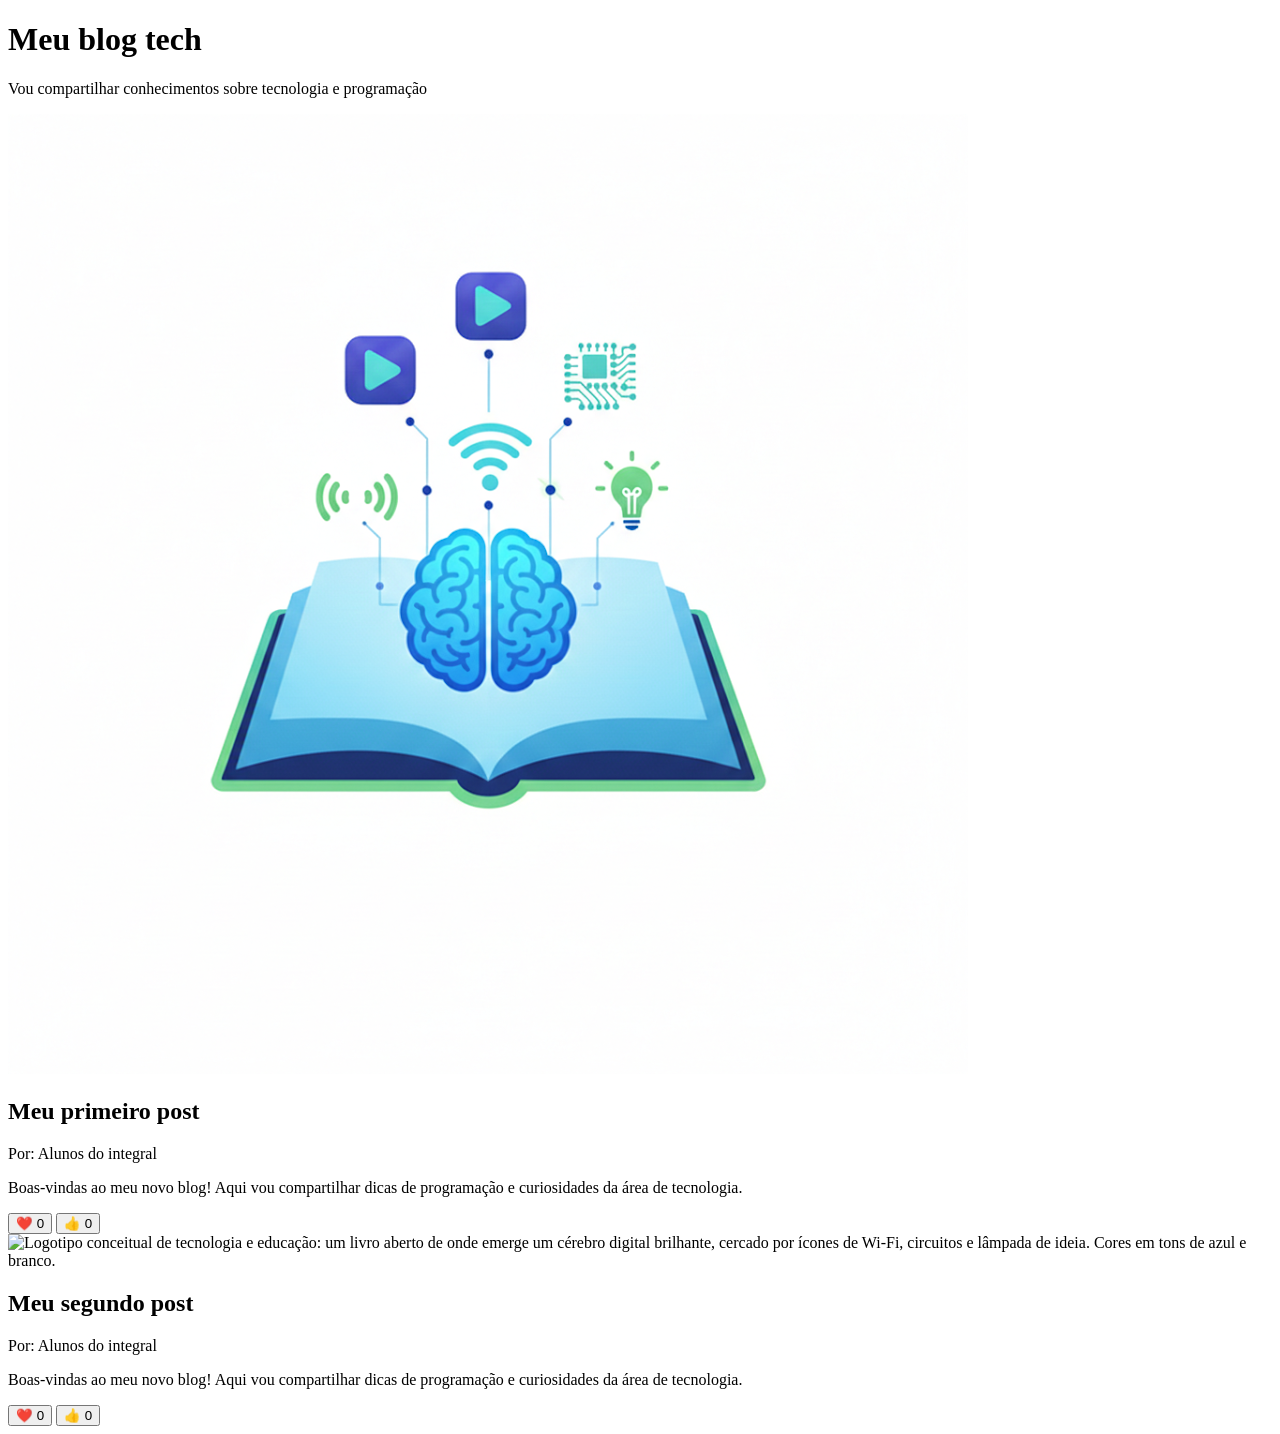
==== index.html @ 7dd76b80 "rhrhrh" ====
<!DOCTYPE html>
<html lang="pt-br">

<head>
    <meta charset="UTF-8">
    <meta name="viewport" content="width=device-width, initial-scale=1.0">
    <title>Blog</title>
    <style>
        
    </style>
</head>

<body>
    <header>
        <h1>Meu blog tech</h1>
        <p>Vou compartilhar conhecimentos sobre tecnologia e programação</p>
    </header>
    <main>
        <article>
            <img src="imagem1.jpg"
                alt="Logotipo conceitual de tecnologia e educação: um livro aberto de onde emerge um cérebro digital brilhante, cercado por ícones de Wi-Fi, circuitos e lâmpada de ideia. Cores em tons de azul e branco.">
            <div>
                <h2>Meu primeiro post</h2>
                <p class="artigo-autor">Por: Alunos do integral</p>
                <p>Boas-vindas ao meu novo blog! Aqui vou compartilhar dicas de programação e curiosidades da área de
                    tecnologia.</p>
                <button>❤️ <span>0</span></button>
                <button>👍 <span>0</span></button>
            </div>
        </article>
        <article>
            <img src="imagem-blog.png"
                alt="Logotipo conceitual de tecnologia e educação: um livro aberto de onde emerge um cérebro digital brilhante, cercado por ícones de Wi-Fi, circuitos e lâmpada de ideia. Cores em tons de azul e branco.">
            <div>
                <h2>Meu segundo post</h2>
                <p class="artigo-autor">Por: Alunos do integral</p>
                <p>Boas-vindas ao meu novo blog! Aqui vou compartilhar dicas de programação e curiosidades da área de
                    tecnologia.</p>
                <button>❤️ <span>0</span></button>
                <button>👍 <span>0</span></button>
            </div>
        </article>
    </main>
</body>
<script>
    const botoes = document.querySelectorAll("button");

    botoes.forEach(function (botao) {
        let curtiu = false;
        botao.addEventListener("click", botaoClicado);
        function botaoClicado() {
            console.log("fui clicado");
            let texto = botao.querySelector("span");
            if (curtiu === false){
                texto.textContent++;
                curtiu = true;
            } else{
                texto.textContent--;
                curtiu = false;
            }
        }
    })


</script>

</html>
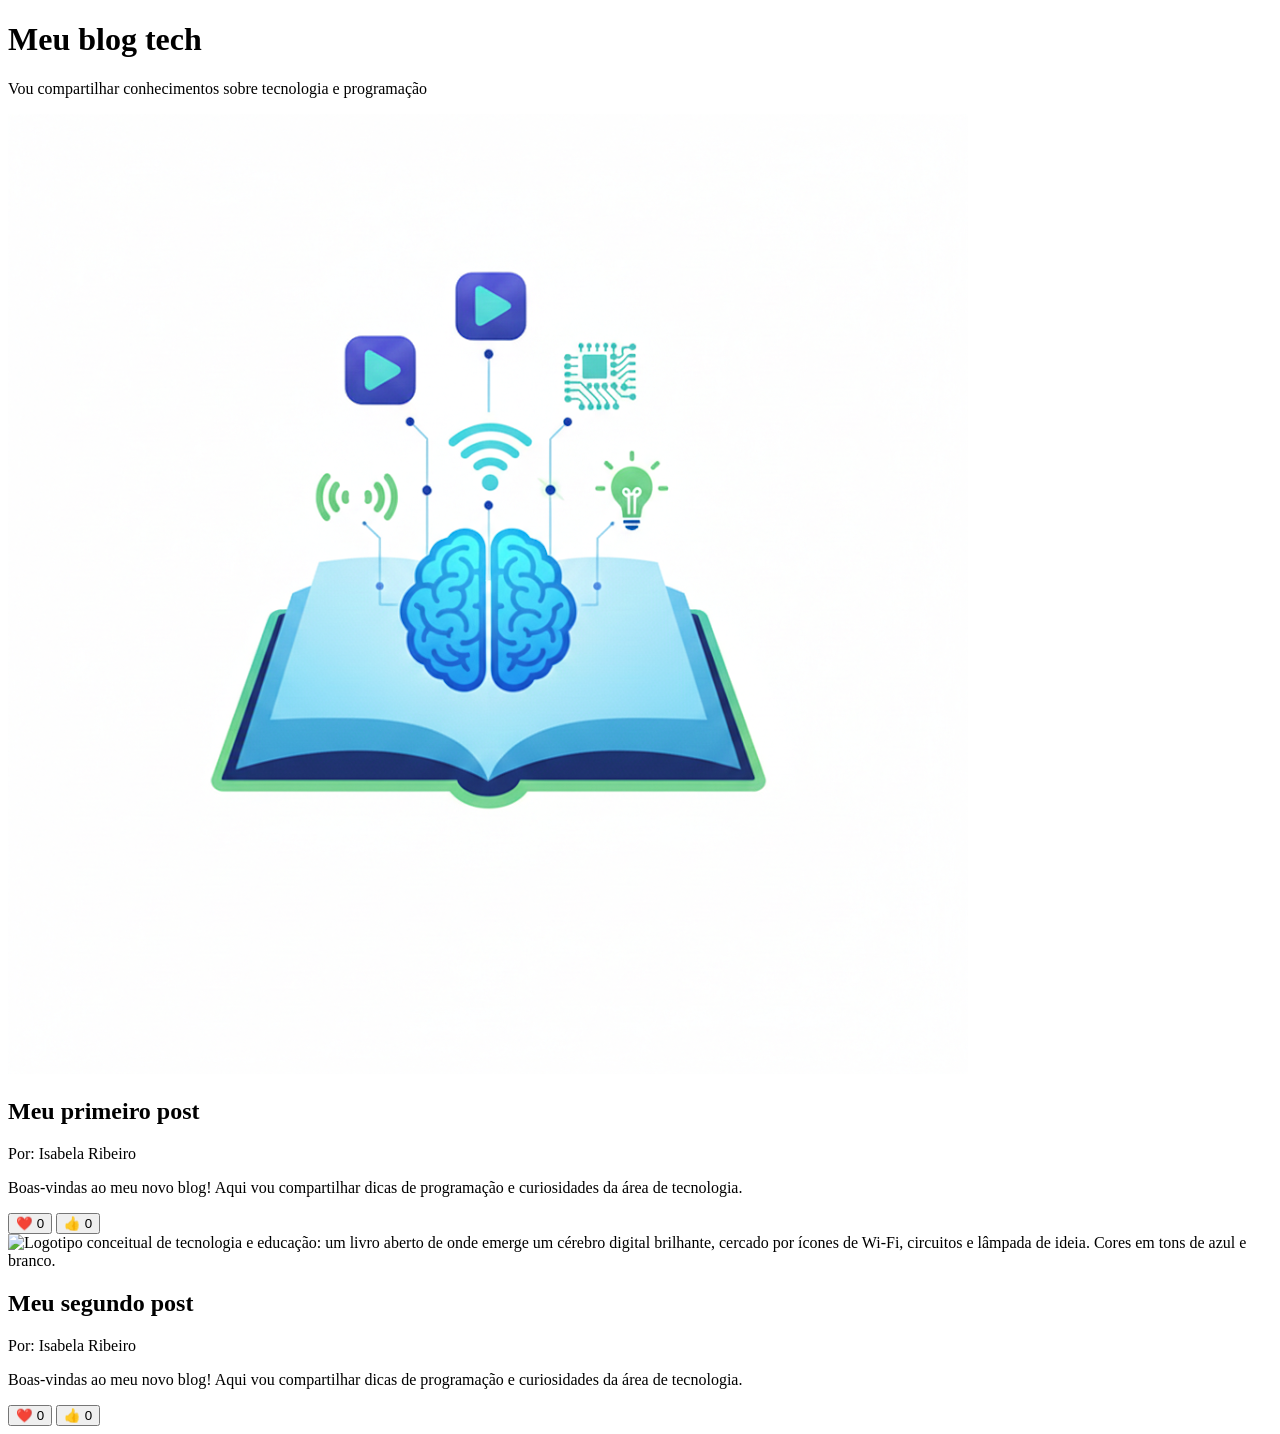
==== commit d72fcbf6: "bbjv" ====
--- a/index.html
+++ b/index.html
@@ -21,7 +21,7 @@
                 alt="Logotipo conceitual de tecnologia e educação: um livro aberto de onde emerge um cérebro digital brilhante, cercado por ícones de Wi-Fi, circuitos e lâmpada de ideia. Cores em tons de azul e branco.">
             <div>
                 <h2>Meu primeiro post</h2>
-                <p class="artigo-autor">Por: Alunos do integral</p>
+                <p class="artigo-autor">Por: Isabela Ribeiro</p>
                 <p>Boas-vindas ao meu novo blog! Aqui vou compartilhar dicas de programação e curiosidades da área de
                     tecnologia.</p>
                 <button>❤️ <span>0</span></button>
@@ -33,35 +33,15 @@
                 alt="Logotipo conceitual de tecnologia e educação: um livro aberto de onde emerge um cérebro digital brilhante, cercado por ícones de Wi-Fi, circuitos e lâmpada de ideia. Cores em tons de azul e branco.">
             <div>
                 <h2>Meu segundo post</h2>
-                <p class="artigo-autor">Por: Alunos do integral</p>
+                <p class="artigo-autor">Por: Isabela Ribeiro</p>
                 <p>Boas-vindas ao meu novo blog! Aqui vou compartilhar dicas de programação e curiosidades da área de
                     tecnologia.</p>
                 <button>❤️ <span>0</span></button>
                 <button>👍 <span>0</span></button>
             </div>
-        </article>
-    </main>
-</body>
-<script>
-    const botoes = document.querySelectorAll("button");
-
-    botoes.forEach(function (botao) {
-        let curtiu = false;
-        botao.addEventListener("click", botaoClicado);
-        function botaoClicado() {
-            console.log("fui clicado");
-            let texto = botao.querySelector("span");
-            if (curtiu === false){
-                texto.textContent++;
-                curtiu = true;
-            } else{
-                texto.textContent--;
-                curtiu = false;
-            }
-        }
-    })
-
-
-</script>
+        <article>
+            <script src="script.js"></script>
+        <main>
+            <body>
 
 </html>
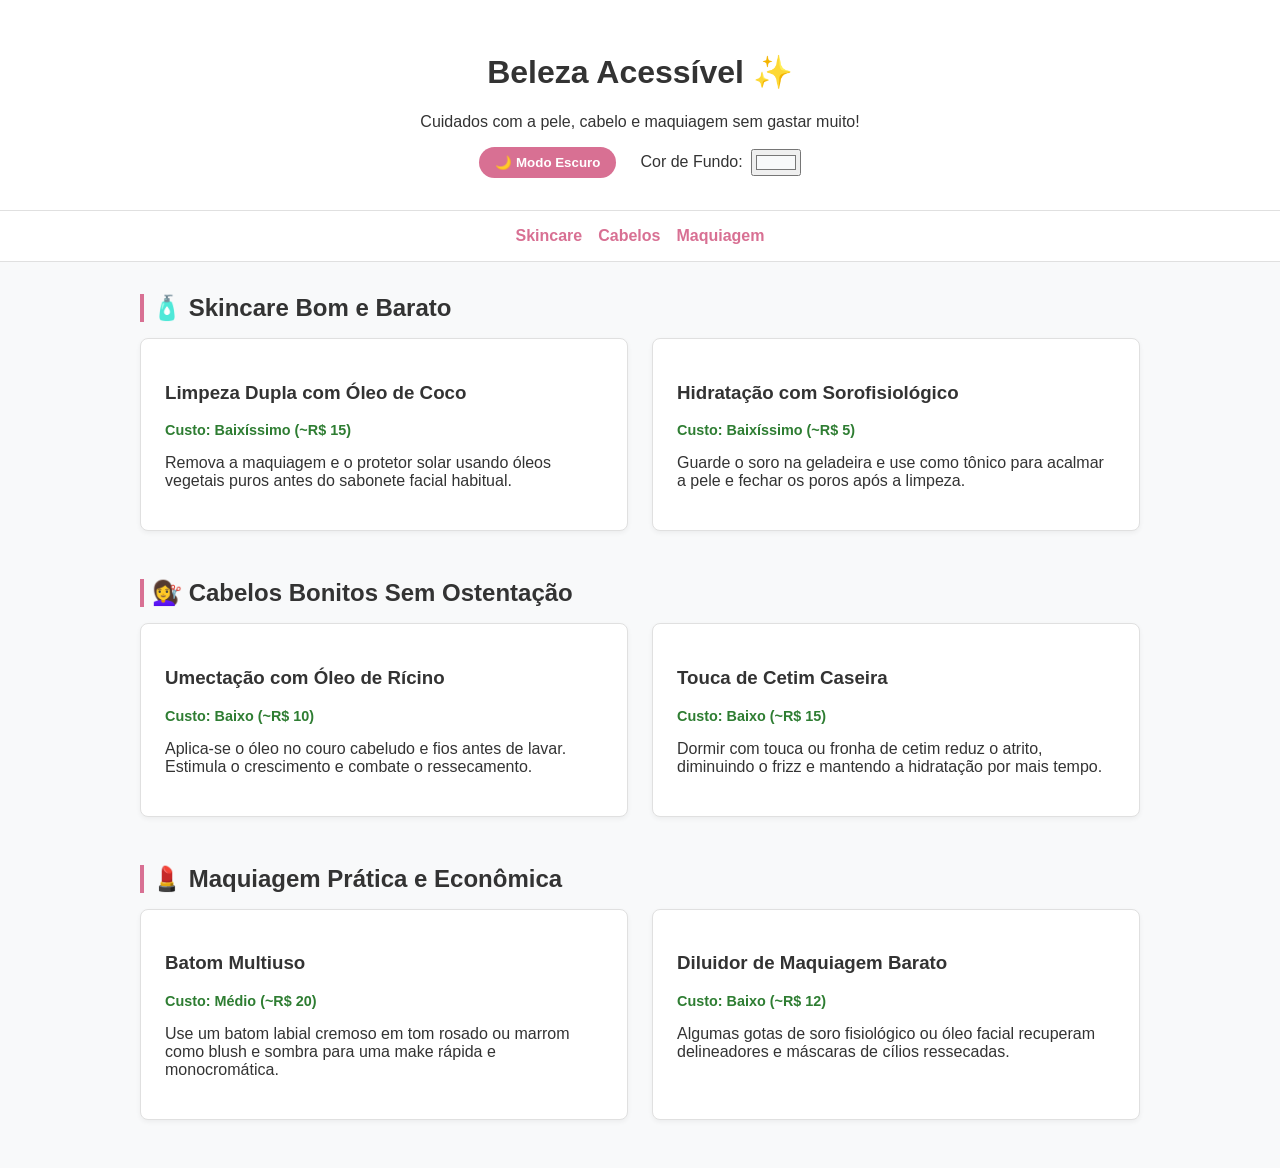
==== commit f4d4e42d: "bfgc" ====
--- a/index.html
+++ b/index.html
@@ -1,47 +1,94 @@
 <!DOCTYPE html>
-<html lang="pt-br">
-
+<html lang="pt-BR">
 <head>
     <meta charset="UTF-8">
     <meta name="viewport" content="width=device-width, initial-scale=1.0">
-    <title>Blog</title>
-    <style>
+    <title>Beleza Acessível - Dicas Baratas e Eficientes</title>
+    <link rel="stylesheet" href="style.css">
+</head>
+<body>
+
+    <!-- Cabeçalho e Painel de Preferências -->
+    <header>
+        <h1>Beleza Acessível ✨</h1>
+        <p>Cuidados com a pele, cabelo e maquiagem sem gastar muito!</p>
         
-    </style>
-</head>
+        <div class="controls">
+            <button id="theme-toggle">🌙 Modo Escuro</button>
+            
+            <div class="bg-picker">
+                <label for="bg-color">Cor de Fundo:</label>
+                <input type="color" id="bg-color" value="#f8f9fa">
+            </div>
+        </div>
+    </header>
 
-<body>
-    <header>
-        <h1>Meu blog tech</h1>
-        <p>Vou compartilhar conhecimentos sobre tecnologia e programação</p>
-    </header>
-    <main>
-        <article>
-            <img src="imagem1.jpg"
-                alt="Logotipo conceitual de tecnologia e educação: um livro aberto de onde emerge um cérebro digital brilhante, cercado por ícones de Wi-Fi, circuitos e lâmpada de ideia. Cores em tons de azul e branco.">
-            <div>
-                <h2>Meu primeiro post</h2>
-                <p class="artigo-autor">Por: Isabela Ribeiro</p>
-                <p>Boas-vindas ao meu novo blog! Aqui vou compartilhar dicas de programação e curiosidades da área de
-                    tecnologia.</p>
-                <button>❤️ <span>0</span></button>
-                <button>👍 <span>0</span></button>
+    <!-- Navegação por Categorias -->
+    <nav class="categories">
+        <a href="#skincare">Skincare</a>
+        <a href="#cabelos">Cabelos</a>
+        <a href="#maquiagem">Maquiagem</a>
+    </nav>
+
+    <!-- Conteúdo Principal -->
+    <main class="container">
+
+        <!-- Categoria: Skincare -->
+        <section id="skincare" class="category-block">
+            <h2>🧴 Skincare Bom e Barato</h2>
+            <div class="card-grid">
+                <article class="card">
+                    <h3>Limpeza Dupla com Óleo de Coco</h3>
+                    <p class="price-tag">Custo: Baixíssimo (~R$ 15)</p>
+                    <p>Remova a maquiagem e o protetor solar usando óleos vegetais puros antes do sabonete facial habitual.</p>
+                </article>
+                
+                <article class="card">
+                    <h3>Hidratação com Sorofisiológico</h3>
+                    <p class="price-tag">Custo: Baixíssimo (~R$ 5)</p>
+                    <p>Guarde o soro na geladeira e use como tônico para acalmar a pele e fechar os poros após a limpeza.</p>
+                </article>
             </div>
-        </article>
-        <article>
-            <img src="imagem-blog.png"
-                alt="Logotipo conceitual de tecnologia e educação: um livro aberto de onde emerge um cérebro digital brilhante, cercado por ícones de Wi-Fi, circuitos e lâmpada de ideia. Cores em tons de azul e branco.">
-            <div>
-                <h2>Meu segundo post</h2>
-                <p class="artigo-autor">Por: Isabela Ribeiro</p>
-                <p>Boas-vindas ao meu novo blog! Aqui vou compartilhar dicas de programação e curiosidades da área de
-                    tecnologia.</p>
-                <button>❤️ <span>0</span></button>
-                <button>👍 <span>0</span></button>
+        </section>
+
+        <!-- Categoria: Cabelos -->
+        <section id="cabelos" class="category-block">
+            <h2>💇‍♀️ Cabelos Bonitos Sem Ostentação</h2>
+            <div class="card-grid">
+                <article class="card">
+                    <h3>Umectação com Óleo de Rícino</h3>
+                    <p class="price-tag">Custo: Baixo (~R$ 10)</p>
+                    <p>Aplica-se o óleo no couro cabeludo e fios antes de lavar. Estimula o crescimento e combate o ressecamento.</p>
+                </article>
+
+                <article class="card">
+                    <h3>Touca de Cetim Caseira</h3>
+                    <p class="price-tag">Custo: Baixo (~R$ 15)</p>
+                    <p>Dormir com touca ou fronha de cetim reduz o atrito, diminuindo o frizz e mantendo a hidratação por mais tempo.</p>
+                </article>
             </div>
-        <article>
-            <script src="script.js"></script>
-        <main>
-            <body>
+        </section>
 
+        <!-- Categoria: Maquiagem -->
+        <section id="maquiagem" class="category-block">
+            <h2>💄 Maquiagem Prática e Econômica</h2>
+            <div class="card-grid">
+                <article class="card">
+                    <h3>Batom Multiuso</h3>
+                    <p class="price-tag">Custo: Médio (~R$ 20)</p>
+                    <p>Use um batom labial cremoso em tom rosado ou marrom como blush e sombra para uma make rápida e monocromática.</p>
+                </article>
+
+                <article class="card">
+                    <h3>Diluidor de Maquiagem Barato</h3>
+                    <p class="price-tag">Custo: Baixo (~R$ 12)</p>
+                    <p>Algumas gotas de soro fisiológico ou óleo facial recuperam delineadores e máscaras de cílios ressecadas.</p>
+                </article>
+            </div>
+        </section>
+
+    </main>
+
+    <script src="script.js"></script>
+</body>
 </html>
--- a/style.css
+++ b/style.css
@@ -0,0 +1,112 @@
+/* Variáveis para Temas */
+:root {
+    --bg-primary: #f8f9fa;
+    --text-primary: #333333;
+    --card-bg: #ffffff;
+    --card-border: #e0e0e0;
+    --accent-color: #d87093;
+    --price-color: #2e7d32;
+}
+
+body.dark-theme {
+    --bg-primary: #121212;
+    --text-primary: #f1f1f1;
+    --card-bg: #1e1e1e;
+    --card-border: #333333;
+    --accent-color: #ffb6c1;
+    --price-color: #81c784;
+}
+
+/* Configurações Gerais */
+body {
+    background-color: var(--bg-primary);
+    color: var(--text-primary);
+    font-family: 'Segoe UI', Tahoma, Geneva, Verdana, sans-serif;
+    margin: 0;
+    padding: 0;
+    transition: background-color 0.3s, color 0.3s;
+}
+
+header {
+    text-align: center;
+    padding: 2rem 1rem;
+    background-color: var(--card-bg);
+    border-bottom: 1px solid var(--card-border);
+}
+
+.controls {
+    display: flex;
+    justify-content: center;
+    align-items: center;
+    gap: 1.5rem;
+    margin-top: 1rem;
+}
+
+button#theme-toggle {
+    background-color: var(--accent-color);
+    color: white;
+    border: none;
+    padding: 0.5rem 1rem;
+    border-radius: 20px;
+    cursor: pointer;
+    font-weight: bold;
+}
+
+.bg-picker {
+    display: flex;
+    align-items: center;
+    gap: 0.5rem;
+}
+
+/* Categorias */
+.categories {
+    display: flex;
+    justify-content: center;
+    gap: 1rem;
+    padding: 1rem;
+    background-color: var(--card-bg);
+    border-bottom: 1px solid var(--card-border);
+}
+
+.categories a {
+    color: var(--accent-color);
+    text-decoration: none;
+    font-weight: bold;
+}
+
+/* Layout por Blocos */
+.container {
+    max-width: 1000px;
+    margin: 2rem auto;
+    padding: 0 1rem;
+}
+
+.category-block {
+    margin-bottom: 3rem;
+}
+
+.category-block h2 {
+    border-left: 4px solid var(--accent-color);
+    padding-left: 0.5rem;
+    margin-bottom: 1rem;
+}
+
+.card-grid {
+    display: grid;
+    grid-template-columns: repeat(auto-fit, minmax(280px, 1fr));
+    gap: 1.5rem;
+}
+
+.card {
+    background-color: var(--card-bg);
+    border: 1px solid var(--card-border);
+    border-radius: 8px;
+    padding: 1.5rem;
+    box-shadow: 0 2px 5px rgba(0,0,0,0.05);
+}
+
+.price-tag {
+    color: var(--price-color);
+    font-weight: bold;
+    font-size: 0.9rem;
+}
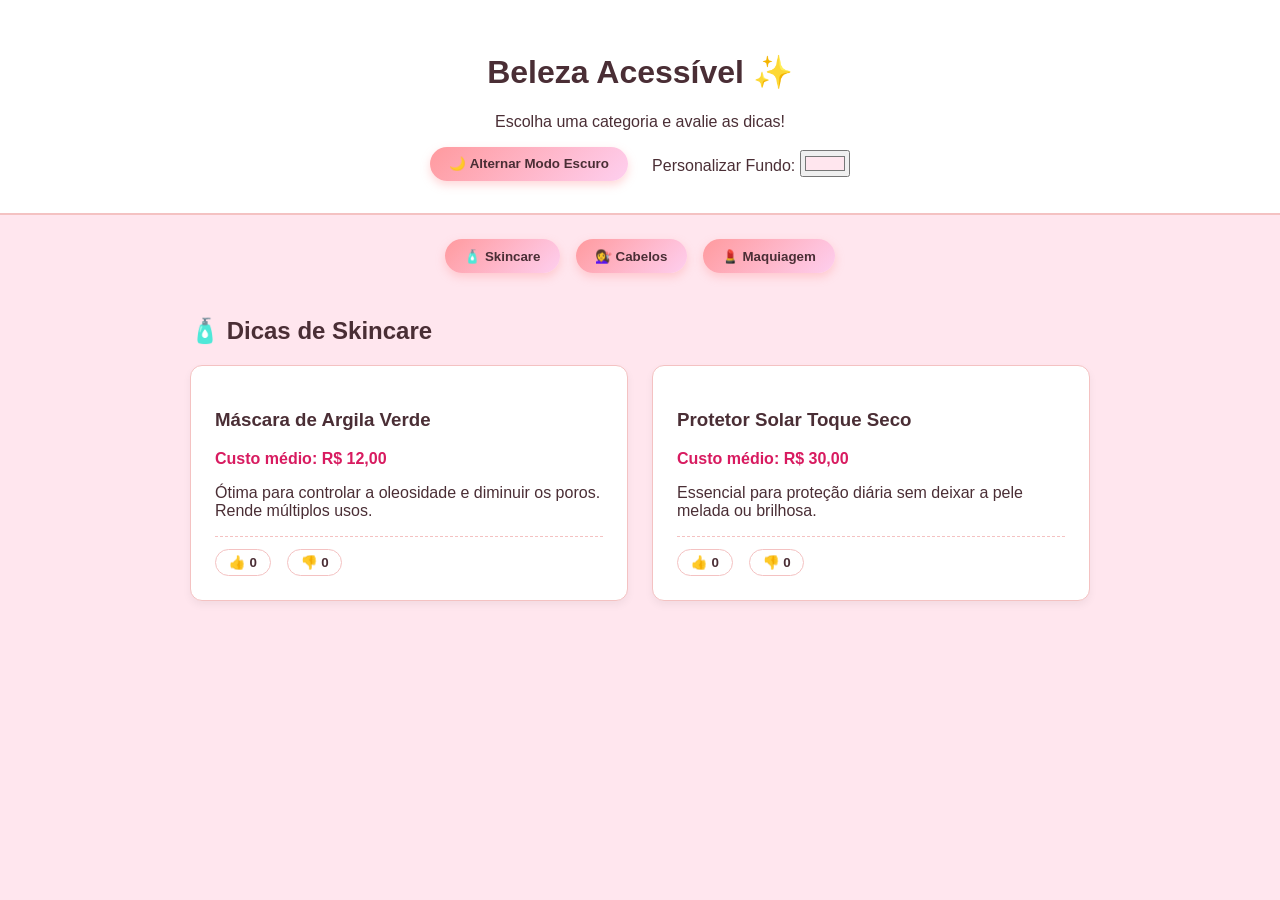
==== commit 0ca8109a: "hbhg" ====
--- a/index.html
+++ b/index.html
@@ -3,86 +3,107 @@
 <head>
     <meta charset="UTF-8">
     <meta name="viewport" content="width=device-width, initial-scale=1.0">
-    <title>Beleza Acessível - Dicas Baratas e Eficientes</title>
+    <title>Beleza Acessível</title>
     <link rel="stylesheet" href="style.css">
 </head>
 <body>
 
-    <!-- Cabeçalho e Painel de Preferências -->
     <header>
         <h1>Beleza Acessível ✨</h1>
-        <p>Cuidados com a pele, cabelo e maquiagem sem gastar muito!</p>
+        <p>Escolha uma categoria e avalie as dicas!</p>
         
         <div class="controls">
-            <button id="theme-toggle">🌙 Modo Escuro</button>
-            
+            <button id="theme-toggle" class="holo-btn">🌙 Alternar Modo Escuro</button>
             <div class="bg-picker">
-                <label for="bg-color">Cor de Fundo:</label>
-                <input type="color" id="bg-color" value="#f8f9fa">
+                <label for="bg-color">Personalizar Fundo:</label>
+                <input type="color" id="bg-color" value="#ffe6ee">
             </div>
         </div>
     </header>
 
-    <!-- Navegação por Categorias -->
-    <nav class="categories">
-        <a href="#skincare">Skincare</a>
-        <a href="#cabelos">Cabelos</a>
-        <a href="#maquiagem">Maquiagem</a>
+    <!-- Navegação por Botões -->
+    <nav class="category-buttons">
+        <button class="holo-btn nav-btn active" onclick="showCategory('skincare')">🧴 Skincare</button>
+        <button class="holo-btn nav-btn" onclick="showCategory('cabelos')">💇‍♀️ Cabelos</button>
+        <button class="holo-btn nav-btn" onclick="showCategory('maquiagem')">💄 Maquiagem</button>
     </nav>
 
-    <!-- Conteúdo Principal -->
     <main class="container">
 
         <!-- Categoria: Skincare -->
-        <section id="skincare" class="category-block">
-            <h2>🧴 Skincare Bom e Barato</h2>
+        <section id="skincare" class="category-block active">
+            <h2>🧴 Dicas de Skincare</h2>
             <div class="card-grid">
                 <article class="card">
-                    <h3>Limpeza Dupla com Óleo de Coco</h3>
-                    <p class="price-tag">Custo: Baixíssimo (~R$ 15)</p>
-                    <p>Remova a maquiagem e o protetor solar usando óleos vegetais puros antes do sabonete facial habitual.</p>
+                    <h3>Máscara de Argila Verde</h3>
+                    <p class="price-tag">Custo médio: R$ 12,00</p>
+                    <p>Ótima para controlar a oleosidade e diminuir os poros. Rende múltiplos usos.</p>
+                    <div class="feedback">
+                        <button class="like-btn" onclick="vote(this, 'like')">👍 <span class="count">0</span></button>
+                        <button class="dislike-btn" onclick="vote(this, 'dislike')">👎 <span class="count">0</span></button>
+                    </div>
                 </article>
-                
+
                 <article class="card">
-                    <h3>Hidratação com Sorofisiológico</h3>
-                    <p class="price-tag">Custo: Baixíssimo (~R$ 5)</p>
-                    <p>Guarde o soro na geladeira e use como tônico para acalmar a pele e fechar os poros após a limpeza.</p>
+                    <h3>Protetor Solar Toque Seco</h3>
+                    <p class="price-tag">Custo médio: R$ 30,00</p>
+                    <p>Essencial para proteção diária sem deixar a pele melada ou brilhosa.</p>
+                    <div class="feedback">
+                        <button class="like-btn" onclick="vote(this, 'like')">👍 <span class="count">0</span></button>
+                        <button class="dislike-btn" onclick="vote(this, 'dislike')">👎 <span class="count">0</span></button>
+                    </div>
                 </article>
             </div>
         </section>
 
         <!-- Categoria: Cabelos -->
         <section id="cabelos" class="category-block">
-            <h2>💇‍♀️ Cabelos Bonitos Sem Ostentação</h2>
+            <h2>💇‍♀️ Dicas de Cabelos</h2>
             <div class="card-grid">
                 <article class="card">
-                    <h3>Umectação com Óleo de Rícino</h3>
-                    <p class="price-tag">Custo: Baixo (~R$ 10)</p>
-                    <p>Aplica-se o óleo no couro cabeludo e fios antes de lavar. Estimula o crescimento e combate o ressecamento.</p>
+                    <h3>Acidificação com Vinagre de Maçã</h3>
+                    <p class="price-tag">Custo médio: R$ 8,00</p>
+                    <p>Selagem das cutículas do fio após a lavagem. Garante um brilho intenso.</p>
+                    <div class="feedback">
+                        <button class="like-btn" onclick="vote(this, 'like')">👍 <span class="count">0</span></button>
+                        <button class="dislike-btn" onclick="vote(this, 'dislike')">👎 <span class="count">0</span></button>
+                    </div>
                 </article>
 
                 <article class="card">
-                    <h3>Touca de Cetim Caseira</h3>
-                    <p class="price-tag">Custo: Baixo (~R$ 15)</p>
-                    <p>Dormir com touca ou fronha de cetim reduz o atrito, diminuindo o frizz e mantendo a hidratação por mais tempo.</p>
+                    <h3>Pré-Shampoo com Máscara Leve</h3>
+                    <p class="price-tag">Custo médio: R$ 15,00</p>
+                    <p>Protege as pontas do ressecamento provocado pelo shampoo comum.</p>
+                    <div class="feedback">
+                        <button class="like-btn" onclick="vote(this, 'like')">👍 <span class="count">0</span></button>
+                        <button class="dislike-btn" onclick="vote(this, 'dislike')">👎 <span class="count">0</span></button>
+                    </div>
                 </article>
             </div>
         </section>
 
         <!-- Categoria: Maquiagem -->
         <section id="maquiagem" class="category-block">
-            <h2>💄 Maquiagem Prática e Econômica</h2>
+            <h2>💄 Dicas de Maquiagem</h2>
             <div class="card-grid">
                 <article class="card">
-                    <h3>Batom Multiuso</h3>
-                    <p class="price-tag">Custo: Médio (~R$ 20)</p>
-                    <p>Use um batom labial cremoso em tom rosado ou marrom como blush e sombra para uma make rápida e monocromática.</p>
+                    <h3>BB Cream Multifuncional</h3>
+                    <p class="price-tag">Custo médio: R$ 25,00</p>
+                    <p>Uniformiza o tom da pele, hidrata e oferece cobertura leve para o dia a dia.</p>
+                    <div class="feedback">
+                        <button class="like-btn" onclick="vote(this, 'like')">👍 <span class="count">0</span></button>
+                        <button class="dislike-btn" onclick="vote(this, 'dislike')">👎 <span class="count">0</span></button>
+                    </div>
                 </article>
 
                 <article class="card">
-                    <h3>Diluidor de Maquiagem Barato</h3>
-                    <p class="price-tag">Custo: Baixo (~R$ 12)</p>
-                    <p>Algumas gotas de soro fisiológico ou óleo facial recuperam delineadores e máscaras de cílios ressecadas.</p>
+                    <h3>Gel de Sobrancelhas Incolor</h3>
+                    <p class="price-tag">Custo médio: R$ 14,00</p>
+                    <p>Maneira rápida e barata de manter os fios alinhados o dia todo.</p>
+                    <div class="feedback">
+                        <button class="like-btn" onclick="vote(this, 'like')">👍 <span class="count">0</span></button>
+                        <button class="dislike-btn" onclick="vote(this, 'dislike')">👎 <span class="count">0</span></button>
+                    </div>
                 </article>
             </div>
         </section>
--- a/style.css
+++ b/style.css
@@ -1,23 +1,19 @@
-/* Variáveis para Temas */
 :root {
-    --bg-primary: #f8f9fa;
-    --text-primary: #333333;
+    --bg-primary: #ffe6ee; /* Rosa bebê */
+    --text-primary: #4a2e35;
     --card-bg: #ffffff;
-    --card-border: #e0e0e0;
-    --accent-color: #d87093;
-    --price-color: #2e7d32;
+    --card-border: #f4c2c2;
+    --price-color: #d81b60;
 }
 
 body.dark-theme {
-    --bg-primary: #121212;
-    --text-primary: #f1f1f1;
-    --card-bg: #1e1e1e;
-    --card-border: #333333;
-    --accent-color: #ffb6c1;
-    --price-color: #81c784;
+    --bg-primary: #2b1b22;
+    --text-primary: #ffdde6;
+    --card-bg: #3d232f;
+    --card-border: #5c3547;
+    --price-color: #ff80ab;
 }
 
-/* Configurações Gerais */
 body {
     background-color: var(--bg-primary);
     color: var(--text-primary);
@@ -31,7 +27,7 @@
     text-align: center;
     padding: 2rem 1rem;
     background-color: var(--card-bg);
-    border-bottom: 1px solid var(--card-border);
+    border-bottom: 2px solid var(--card-border);
 }
 
 .controls {
@@ -42,71 +38,87 @@
     margin-top: 1rem;
 }
 
-button#theme-toggle {
-    background-color: var(--accent-color);
-    color: white;
+/* Botão Rosa Holográfico */
+.holo-btn {
+    background: linear-gradient(135deg, #ff9a9e 0%, #fecfef 50%, #a1c4fd 100%);
+    background-size: 200% 200%;
+    color: #4a2e35;
     border: none;
-    padding: 0.5rem 1rem;
-    border-radius: 20px;
+    padding: 0.6rem 1.2rem;
+    border-radius: 25px;
     cursor: pointer;
     font-weight: bold;
+    box-shadow: 0 4px 10px rgba(255, 154, 158, 0.4);
+    transition: transform 0.2s, box-shadow 0.2s, background-position 0.5s;
 }
 
-.bg-picker {
-    display: flex;
-    align-items: center;
-    gap: 0.5rem;
+.holo-btn:hover {
+    background-position: right center;
+    transform: translateY(-2px);
+    box-shadow: 0 6px 15px rgba(255, 154, 158, 0.6);
 }
 
-/* Categorias */
-.categories {
+.category-buttons {
     display: flex;
     justify-content: center;
     gap: 1rem;
-    padding: 1rem;
-    background-color: var(--card-bg);
-    border-bottom: 1px solid var(--card-border);
+    padding: 1.5rem;
+    flex-wrap: wrap;
 }
 
-.categories a {
-    color: var(--accent-color);
-    text-decoration: none;
-    font-weight: bold;
-}
-
-/* Layout por Blocos */
 .container {
-    max-width: 1000px;
-    margin: 2rem auto;
+    max-width: 900px;
+    margin: 1rem auto;
     padding: 0 1rem;
 }
 
 .category-block {
-    margin-bottom: 3rem;
+    display: none;
 }
 
-.category-block h2 {
-    border-left: 4px solid var(--accent-color);
-    padding-left: 0.5rem;
-    margin-bottom: 1rem;
+.category-block.active {
+    display: block;
 }
 
 .card-grid {
     display: grid;
-    grid-template-columns: repeat(auto-fit, minmax(280px, 1fr));
+    grid-template-columns: repeat(auto-fit, minmax(260px, 1fr));
     gap: 1.5rem;
 }
 
 .card {
     background-color: var(--card-bg);
     border: 1px solid var(--card-border);
-    border-radius: 8px;
+    border-radius: 12px;
     padding: 1.5rem;
-    box-shadow: 0 2px 5px rgba(0,0,0,0.05);
+    box-shadow: 0 4px 8px rgba(0,0,0,0.05);
 }
 
 .price-tag {
     color: var(--price-color);
     font-weight: bold;
-    font-size: 0.9rem;
+}
+
+/* Sessão de Like e Deslike */
+.feedback {
+    display: flex;
+    gap: 1rem;
+    margin-top: 1rem;
+    padding-top: 0.8rem;
+    border-top: 1px dashed var(--card-border);
+}
+
+.feedback button {
+    background: transparent;
+    border: 1px solid var(--card-border);
+    border-radius: 15px;
+    padding: 0.3rem 0.8rem;
+    cursor: pointer;
+    color: var(--text-primary);
+    font-weight: bold;
+    transition: background-color 0.2s;
+}
+
+.feedback button:hover {
+    background-color: rgba(255, 154, 158, 0.2);
 }
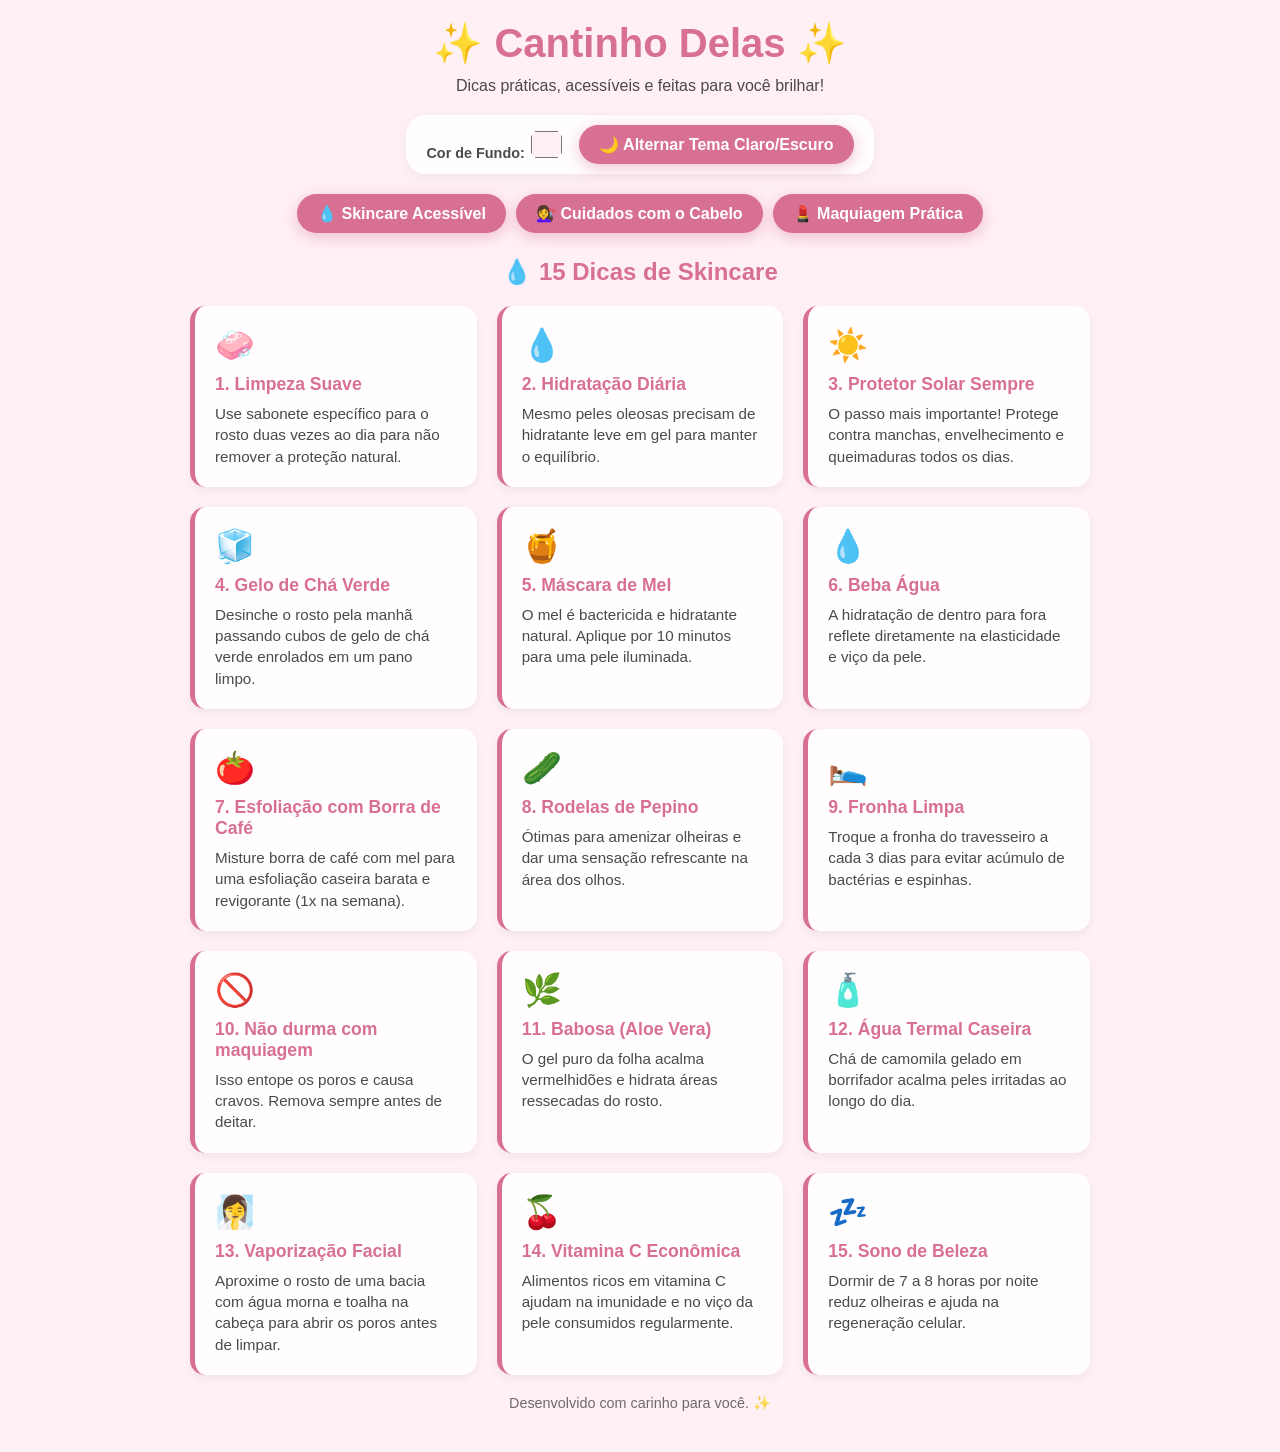
==== commit 3eb6538e: "cfdbgvdf" ====
--- a/index.html
+++ b/index.html
@@ -3,113 +3,322 @@
 <head>
     <meta charset="UTF-8">
     <meta name="viewport" content="width=device-width, initial-scale=1.0">
-    <title>Beleza Acessível</title>
-    <link rel="stylesheet" href="style.css">
+    <title>Cantinho Delas - Dicas Acessíveis</title>
+    <style>
+        :root {
+            --bg-primary: #fff0f5; /* Rosa bebê padrão */
+            --text-color: #4a4a4a;
+            --card-bg: rgba(255, 255, 255, 0.85);
+            --btn-primary: #d87093; /* Rosa mais escuro */
+            --btn-hover: #c71585;
+            --holographic: linear-gradient(135deg, #ff9a9e 0%, #fad0c4 50%, #a1c4fd 100%);
+            --header-bg: #ffb6c1;
+        }
+
+        [data-theme="dark"] {
+            --bg-primary: #1a1a1a;
+            --text-color: #f0f0f0;
+            --card-bg: rgba(30, 30, 30, 0.9);
+            --btn-primary: #ff69b4;
+            --btn-hover: #ff1493;
+            --header-bg: #2a2a2a;
+        }
+
+        * {
+            margin: 0;
+            padding: 0;
+            box-sizing: border-box;
+            font-family: 'Segoe UI', Tahoma, Geneva, Verdana, sans-serif;
+            transition: background 0.3s, color 0.3s;
+        }
+
+        body {
+            background-color: var(--bg-primary);
+            color: var(--text-color);
+            min-height: 100vh;
+            display: flex;
+            flex-direction: column;
+            align-items: center;
+            padding: 20px;
+        }
+
+        header {
+            text-align: center;
+            margin-bottom: 20px;
+            width: 100%;
+            max-width: 800px;
+        }
+
+        h1 {
+            font-size: 2.5rem;
+            color: var(--btn-primary);
+            margin-bottom: 10px;
+        }
+
+        /* Controles de Personalização */
+        .controls {
+            display: flex;
+            gap: 15px;
+            justify-content: center;
+            align-items: center;
+            margin-bottom: 20px;
+            flex-wrap: wrap;
+            background: var(--card-bg);
+            padding: 10px 20px;
+            border-radius: 20px;
+            box-shadow: 0 4px 15px rgba(0,0,0,0.05);
+        }
+
+        .controls label {
+            font-size: 0.9rem;
+            font-weight: bold;
+        }
+
+        input[type="color"] {
+            border: none;
+            width: 35px;
+            height: 35px;
+            border-radius: 50%;
+            cursor: pointer;
+            background: none;
+        }
+
+        /* Botões Holográficos */
+        .holo-btn {
+            background: var(--btn-primary);
+            color: white;
+            border: none;
+            padding: 10px 20px;
+            border-radius: 25px;
+            font-size: 1rem;
+            font-weight: bold;
+            cursor: pointer;
+            position: relative;
+            overflow: hidden;
+            box-shadow: 0 4px 15px rgba(216, 112, 147, 0.4);
+            transition: transform 0.2s, box-shadow 0.2s;
+        }
+
+        .holo-btn::after {
+            content: '';
+            position: absolute;
+            top: -50%;
+            left: -50%;
+            width: 200%;
+            height: 200%;
+            background: linear-gradient(60deg, transparent, rgba(255,255,255,0.4), transparent);
+            transform: rotate(30deg) translateX(-100%);
+            transition: transform 0.6s ease-in-out;
+        }
+
+        .holo-btn:hover::after {
+            transform: rotate(30deg) translateX(100%);
+        }
+
+        .holo-btn:hover {
+            transform: translateY(-2px);
+            background: var(--btn-hover);
+        }
+
+        /* Navegação por Abas (Pastas) */
+        .nav-tabs {
+            display: flex;
+            gap: 10px;
+            margin-bottom: 25px;
+            justify-content: center;
+            flex-wrap: wrap;
+        }
+
+        /* Seções de Conteúdo */
+        .tab-content {
+            display: none;
+            width: 100%;
+            max-width: 900px;
+            animation: fadeIn 0.5s ease;
+        }
+
+        .tab-content.active {
+            display: block;
+        }
+
+        @keyframes fadeIn {
+            from { opacity: 0; transform: translateY(10px); }
+            to { opacity: 1; transform: translateY(0); }
+        }
+
+        .grid-dicas {
+            display: grid;
+            grid-template-columns: repeat(auto-fit, minmax(260px, 1fr));
+            gap: 20px;
+        }
+
+        .card {
+            background: var(--card-bg);
+            border-radius: 15px;
+            padding: 20px;
+            box-shadow: 0 4px 10px rgba(0,0,0,0.05);
+            border-left: 5px solid var(--btn-primary);
+            position: relative;
+        }
+
+        .card .icon {
+            font-size: 2rem;
+            margin-bottom: 10px;
+        }
+
+        .card h3 {
+            font-size: 1.1rem;
+            margin-bottom: 8px;
+            color: var(--btn-primary);
+        }
+
+        .card p {
+            font-size: 0.95rem;
+            line-height: 1.4;
+        }
+
+        footer {
+            margin-top: auto;
+            padding: 20px;
+            text-align: center;
+            font-size: 0.9rem;
+            opacity: 0.8;
+        }
+    </style>
 </head>
-<body>
+<body data-theme="light">
 
     <header>
-        <h1>Beleza Acessível ✨</h1>
-        <p>Escolha uma categoria e avalie as dicas!</p>
-        
-        <div class="controls">
-            <button id="theme-toggle" class="holo-btn">🌙 Alternar Modo Escuro</button>
-            <div class="bg-picker">
-                <label for="bg-color">Personalizar Fundo:</label>
-                <input type="color" id="bg-color" value="#ffe6ee">
-            </div>
+        <h1>✨ Cantinho Delas ✨</h1>
+        <p>Dicas práticas, acessíveis e feitas para você brilhar!</p>
+    </header>
+
+    <!-- Controles de Personalização -->
+    <div class="controls">
+        <div>
+            <label for="colorPicker">Cor de Fundo:</label>
+            <input type="color" id="colorPicker" value="#fff0f5" onchange="mudarCorFundo(this.value)">
         </div>
-    </header>
-
-    <!-- Navegação por Botões -->
-    <nav class="category-buttons">
-        <button class="holo-btn nav-btn active" onclick="showCategory('skincare')">🧴 Skincare</button>
-        <button class="holo-btn nav-btn" onclick="showCategory('cabelos')">💇‍♀️ Cabelos</button>
-        <button class="holo-btn nav-btn" onclick="showCategory('maquiagem')">💄 Maquiagem</button>
-    </nav>
-
-    <main class="container">
-
-        <!-- Categoria: Skincare -->
-        <section id="skincare" class="category-block active">
-            <h2>🧴 Dicas de Skincare</h2>
-            <div class="card-grid">
-                <article class="card">
-                    <h3>Máscara de Argila Verde</h3>
-                    <p class="price-tag">Custo médio: R$ 12,00</p>
-                    <p>Ótima para controlar a oleosidade e diminuir os poros. Rende múltiplos usos.</p>
-                    <div class="feedback">
-                        <button class="like-btn" onclick="vote(this, 'like')">👍 <span class="count">0</span></button>
-                        <button class="dislike-btn" onclick="vote(this, 'dislike')">👎 <span class="count">0</span></button>
-                    </div>
-                </article>
-
-                <article class="card">
-                    <h3>Protetor Solar Toque Seco</h3>
-                    <p class="price-tag">Custo médio: R$ 30,00</p>
-                    <p>Essencial para proteção diária sem deixar a pele melada ou brilhosa.</p>
-                    <div class="feedback">
-                        <button class="like-btn" onclick="vote(this, 'like')">👍 <span class="count">0</span></button>
-                        <button class="dislike-btn" onclick="vote(this, 'dislike')">👎 <span class="count">0</span></button>
-                    </div>
-                </article>
-            </div>
-        </section>
-
-        <!-- Categoria: Cabelos -->
-        <section id="cabelos" class="category-block">
-            <h2>💇‍♀️ Dicas de Cabelos</h2>
-            <div class="card-grid">
-                <article class="card">
-                    <h3>Acidificação com Vinagre de Maçã</h3>
-                    <p class="price-tag">Custo médio: R$ 8,00</p>
-                    <p>Selagem das cutículas do fio após a lavagem. Garante um brilho intenso.</p>
-                    <div class="feedback">
-                        <button class="like-btn" onclick="vote(this, 'like')">👍 <span class="count">0</span></button>
-                        <button class="dislike-btn" onclick="vote(this, 'dislike')">👎 <span class="count">0</span></button>
-                    </div>
-                </article>
-
-                <article class="card">
-                    <h3>Pré-Shampoo com Máscara Leve</h3>
-                    <p class="price-tag">Custo médio: R$ 15,00</p>
-                    <p>Protege as pontas do ressecamento provocado pelo shampoo comum.</p>
-                    <div class="feedback">
-                        <button class="like-btn" onclick="vote(this, 'like')">👍 <span class="count">0</span></button>
-                        <button class="dislike-btn" onclick="vote(this, 'dislike')">👎 <span class="count">0</span></button>
-                    </div>
-                </article>
-            </div>
-        </section>
-
-        <!-- Categoria: Maquiagem -->
-        <section id="maquiagem" class="category-block">
-            <h2>💄 Dicas de Maquiagem</h2>
-            <div class="card-grid">
-                <article class="card">
-                    <h3>BB Cream Multifuncional</h3>
-                    <p class="price-tag">Custo médio: R$ 25,00</p>
-                    <p>Uniformiza o tom da pele, hidrata e oferece cobertura leve para o dia a dia.</p>
-                    <div class="feedback">
-                        <button class="like-btn" onclick="vote(this, 'like')">👍 <span class="count">0</span></button>
-                        <button class="dislike-btn" onclick="vote(this, 'dislike')">👎 <span class="count">0</span></button>
-                    </div>
-                </article>
-
-                <article class="card">
-                    <h3>Gel de Sobrancelhas Incolor</h3>
-                    <p class="price-tag">Custo médio: R$ 14,00</p>
-                    <p>Maneira rápida e barata de manter os fios alinhados o dia todo.</p>
-                    <div class="feedback">
-                        <button class="like-btn" onclick="vote(this, 'like')">👍 <span class="count">0</span></button>
-                        <button class="dislike-btn" onclick="vote(this, 'dislike')">👎 <span class="count">0</span></button>
-                    </div>
-                </article>
-            </div>
-        </section>
-
-    </main>
-
-    <script src="script.js"></script>
+        <button class="holo-btn" onclick="alternarTema()">🌙 Alternar Tema Claro/Escuro</button>
+    </div>
+
+    <!-- Navegação (Pastas Virtuais) -->
+    <div class="nav-tabs">
+        <button class="holo-btn" onclick="mudarAba('skincare')">💧 Skincare Acessível</button>
+        <button class="holo-btn" onclick="mudarAba('cabelo')">💇‍♀️ Cuidados com o Cabelo</button>
+        <button class="holo-btn" onclick="mudarAba('maquiagem')">💄 Maquiagem Prática</button>
+    </div>
+
+    <!-- PASTA 1: SKINCARE (15 Dicas) -->
+    <div id="skincare" class="tab-content active">
+        <h2 style="text-align:center; margin-bottom:20px; color:var(--btn-primary);">💧 15 Dicas de Skincare</h2>
+        <div class="grid-dicas" id="grid-skincare"></div>
+    </div>
+
+    <!-- PASTA 2: CABELO (15 Dicas) -->
+    <div id="cabelo" class="tab-content">
+        <h2 style="text-align:center; margin-bottom:20px; color:var(--btn-primary);">💇‍♀️ 15 Dicas para o Cabelo</h2>
+        <div class="grid-dicas" id="grid-cabelo"></div>
+    </div>
+
+    <!-- PASTA 3: MAQUIAGEM (15 Dicas) -->
+    <div id="maquiagem" class="tab-content">
+        <h2 style="text-align:center; margin-bottom:20px; color:var(--btn-primary);">💄 15 Dicas de Maquiagem</h2>
+        <div class="grid-dicas" id="grid-maquiagem"></div>
+    </div>
+
+    <footer>
+        <p>Desenvolvido com carinho para você. ✨</p>
+    </footer>
+
+    <script>
+        // Dados das 15 Dicas para cada categoria
+        const skincareDicas = [
+            { icone: "🧼", titulo: "1. Limpeza Suave", desc: "Use sabonete específico para o rosto duas vezes ao dia para não remover a proteção natural." },
+            { icone: "💧", titulo: "2. Hidratação Diária", desc: "Mesmo peles oleosas precisam de hidratante leve em gel para manter o equilíbrio." },
+            { icone: "☀️", titulo: "3. Protetor Solar Sempre", desc: "O passo mais importante! Protege contra manchas, envelhecimento e queimaduras todos os dias." },
+            { icone: "🧊", titulo: "4. Gelo de Chá Verde", desc: "Desinche o rosto pela manhã passando cubos de gelo de chá verde enrolados em um pano limpo." },
+            { icone: "🍯", titulo: "5. Máscara de Mel", desc: "O mel é bactericida e hidratante natural. Aplique por 10 minutos para uma pele iluminada." },
+            { icone: "💧", titulo: "6. Beba Água", desc: "A hidratação de dentro para fora reflete diretamente na elasticidade e viço da pele." },
+            { icone: "🍅", titulo: "7. Esfoliação com Borra de Café", desc: "Misture borra de café com mel para uma esfoliação caseira barata e revigorante (1x na semana)." },
+            { icone: "🥒", titulo: "8. Rodelas de Pepino", desc: "Ótimas para amenizar olheiras e dar uma sensação refrescante na área dos olhos." },
+            { icone: "🛌", titulo: "9. Fronha Limpa", desc: "Troque a fronha do travesseiro a cada 3 dias para evitar acúmulo de bactérias e espinhas." },
+            { icone: "🚫", titulo: "10. Não durma com maquiagem", desc: "Isso entope os poros e causa cravos. Remova sempre antes de deitar." },
+            { icone: "🌿", titulo: "11. Babosa (Aloe Vera)", desc: "O gel puro da folha acalma vermelhidões e hidrata áreas ressecadas do rosto." },
+            { icone: "🧴", titulo: "12. Água Termal Caseira", desc: "Chá de camomila gelado em borrifador acalma peles irritadas ao longo do dia." },
+            { icone: "🧖‍♀️", titulo: "13. Vaporização Facial", desc: "Aproxime o rosto de uma bacia com água morna e toalha na cabeça para abrir os poros antes de limpar." },
+            { icone: "🍒", titulo: "14. Vitamina C Econômica", desc: "Alimentos ricos em vitamina C ajudam na imunidade e no viço da pele consumidos regularmente." },
+            { icone: "💤", titulo: "15. Sono de Beleza", desc: "Dormir de 7 a 8 horas por noite reduz olheiras e ajuda na regeneração celular." }
+        ];
+
+        const cabeloDicas = [
+            { icone: "🚿", titulo: "1. Água Morna a Fria", desc: "Evite água muito quente para não ressecar os fios e estimular caspa." },
+            { icone: "🥥", titulo: "2. Umectação com Óleo de Coco", desc: "Aplique óleo de coco vegetal nos fios secos antes de lavar para nutrir profundamente." },
+            { icone: "🪮", titulo: "3. Desembarace de Baixo para Cima", desc: "Comece pelas pontas e vá subindo para não quebrar o cabelo." },
+            { icone: "🧣", titulo: "4. Fronha de Cetim", desc: "Evita o frizz e a quebra dos fios durante o sono comparado ao algodão." },
+            { icone: "🥑", titulo: "5. Hidratação Caseira de Abacate", desc: "Amasse meia abacate com creme de hidratação para fios super macios e brilhantes." },
+            { icone: "⏱️", titulo: "6. Respeite o Tempo de Ação", desc: "Deixar a máscara por horas não adianta; siga o tempo do rótulo (geralmente 3 a 5 minutos)." },
+            { icone: "🧴", titulo: "7. Protetor Térmico", desc: "Sempre use antes do secador, chapinha ou difusor para blindar contra o calor." },
+            { icone: "🔄", titulo: "8. Cronograma Capilar", desc: "Alterne entre Hidratação, Nutrição e Reconstrução conforme a necessidade do seu fio." },
+            { icone: "✂️", titulo: "9. Corte as Pontas", desc: "Aparar as pontinhas a cada 3 meses elimina pontas duplas e dá leveza." },
+            { icone: "🌿", titulo: "10. Tônico de Alecrim", desc: "Estimula o crescimento capilar saudável e combate a queda de forma barata e natural." },
+            { icone: "👕", titulo: "11. Secar com Camisa de Algodão", desc: "Substitua a toalha comum por uma camisa velha de algodão para secar sem frizz." },
+            { icone: "🧼", titulo: "12. Shampoo só na Raiz", desc: "O comprimento limpa com a espuma que escorre; não esfregue o comprimento." },
+            { icone: "🧊", titulo: "13. Último Enxágue Gelado", desc: "Ajuda a selar as cutículas e garante um brilho instantâneo no cabelo." },
+            { icone: "💧", titulo: "14. Leave-in Diário", desc: "Use um creme sem enxágue nas pontas para proteger contra poluição e sol." },
+            { icone: "🧘‍♀️", titulo: "15. Massagem no Couro Cabeludo", desc: "Massageie com as pontas dos dedos na hora do banho para ativar a circulação sanguínea." }
+        ];
+
+        const maquiagemDicas = [
+            { icone: "✨", titulo: "1. Hidratante antes de tudo", desc: "A base assenta muito melhor e não craquela se a pele estiver hidratada." },
+            { icone: "🎨", titulo: "2. Corretivo no Ponto Certo", desc: "Aplique apenas no cantinho interno do olho para iluminar o olhar sem pesar." },
+            { icone: "🧊", titulo: "3. Fixador Caseiro com Soro", desc: "Borrifar soro fisiológico gelado ajuda a fixar a maquiagem e refrescar." },
+            { icone: "💋", titulo: "4. Esfoliação nos Lábios", desc: "Misture açúcar com mel para remover peles soltas antes de passar batom matte." },
+            { icone: "👁️", titulo: "5. Curvex Aquecido", desc: "Esquente levemente o curvex com o secador (teste no braço antes!) para o cílio durar curvado o dia todo." },
+            { icone: "🖌️", titulo: "6. Lave os Pincéis", desc: "Higienize pincéis e esponjas quinzenalmente para evitar espinhas e infecções." },
+            { icone: "💄", titulo: "7. Batom como Blush", desc: "Use um batom cremoso rosado como blush cremoso para um efeito super natural." },
+            { icone: "🤎", titulo: "8. Sombra como Delineador", desc: "Molhe um pincel chanfrado com água ou soro e use sombra escura para um delineado esfumado fácil." },
+            { icone: "🪄", titulo: "9. Truque do Contorno", desc: "Faça traços leves abaixo das maçãs do rosto para afinar o rosto com delicadeza." },
+            { icone: "🌟", titulo: "10. Iluminador Estratégico", desc: "Pingo de iluminador no arco do cupido (boca) e pontinha do nariz dá um charme incrível." },
+            { icone: "📐", titulo: "11. Corrigir a Sobrancelha com Leveza", desc: "Preencha apenas as falhas com sombra opaca ou lápis seco para um visual natural." },
+            { icone: "📌", titulo: "12. Pó Translúcido na Medida", desc: "Aplique apenas na zona T (testa, nariz e queixo) para controlar a oleosidade sem trincar." },
+            { icone: "👁️‍🗨️", titulo: "13. Lápis Bege na Linha d'Água", desc: "Abre o olhar e dá a impressão de olhos maiores e mais descansados." },
+            { icone: "🌬️", titulo: "14. Retirar Excesso de Pó", desc: "Passe um pincel limpo e seco no rosto todo no final para tirar o aspecto pesado." },
+            { icone: "🎒", titulo: "15. Kit de Sobrevivência na Bolsa", desc: "Carregue lenço antioleosidade, batom e corretivo para retoques rápidos." }
+        ];
+
+        // Função para injetar dinamicamente os cards nas pastas
+        function preencherDicas(idContainer, lista) {
+            const container = document.getElementById(idContainer);
+            container.innerHTML = lista.map(dica => `
+                <div class="card">
+                    <div class="icon">${dica.icone}</div>
+                    <h3>${dica.titulo}</h3>
+                    <p>${dica.desc}</p>
+                </div>
+            `).join('');
+        }
+
+        // Inicializar os conteúdos
+        preencherDicas('grid-skincare', skincareDicas);
+        preencherDicas('grid-cabelo', cabeloDicas);
+        preencherDicas('grid-maquiagem', maquiagemDicas);
+
+        // Funções de Navegação e Cores
+        function mudarAba(idAba) {
+            document.querySelectorAll('.tab-content').forEach(aba => aba.classList.remove('active'));
+            document.getElementById(idAba).classList.add('active');
+        }
+
+        function mudarCorFundo(cor) {
+            document.documentElement.style.setProperty('--bg-primary', cor);
+        }
+
+        function alternarTema() {
+            const body = document.body;
+            const atual = body.getAttribute('data-theme');
+            body.setAttribute('data-theme', atual === 'light' ? 'dark' : 'light');
+        }
+    </script>
 </body>
 </html>
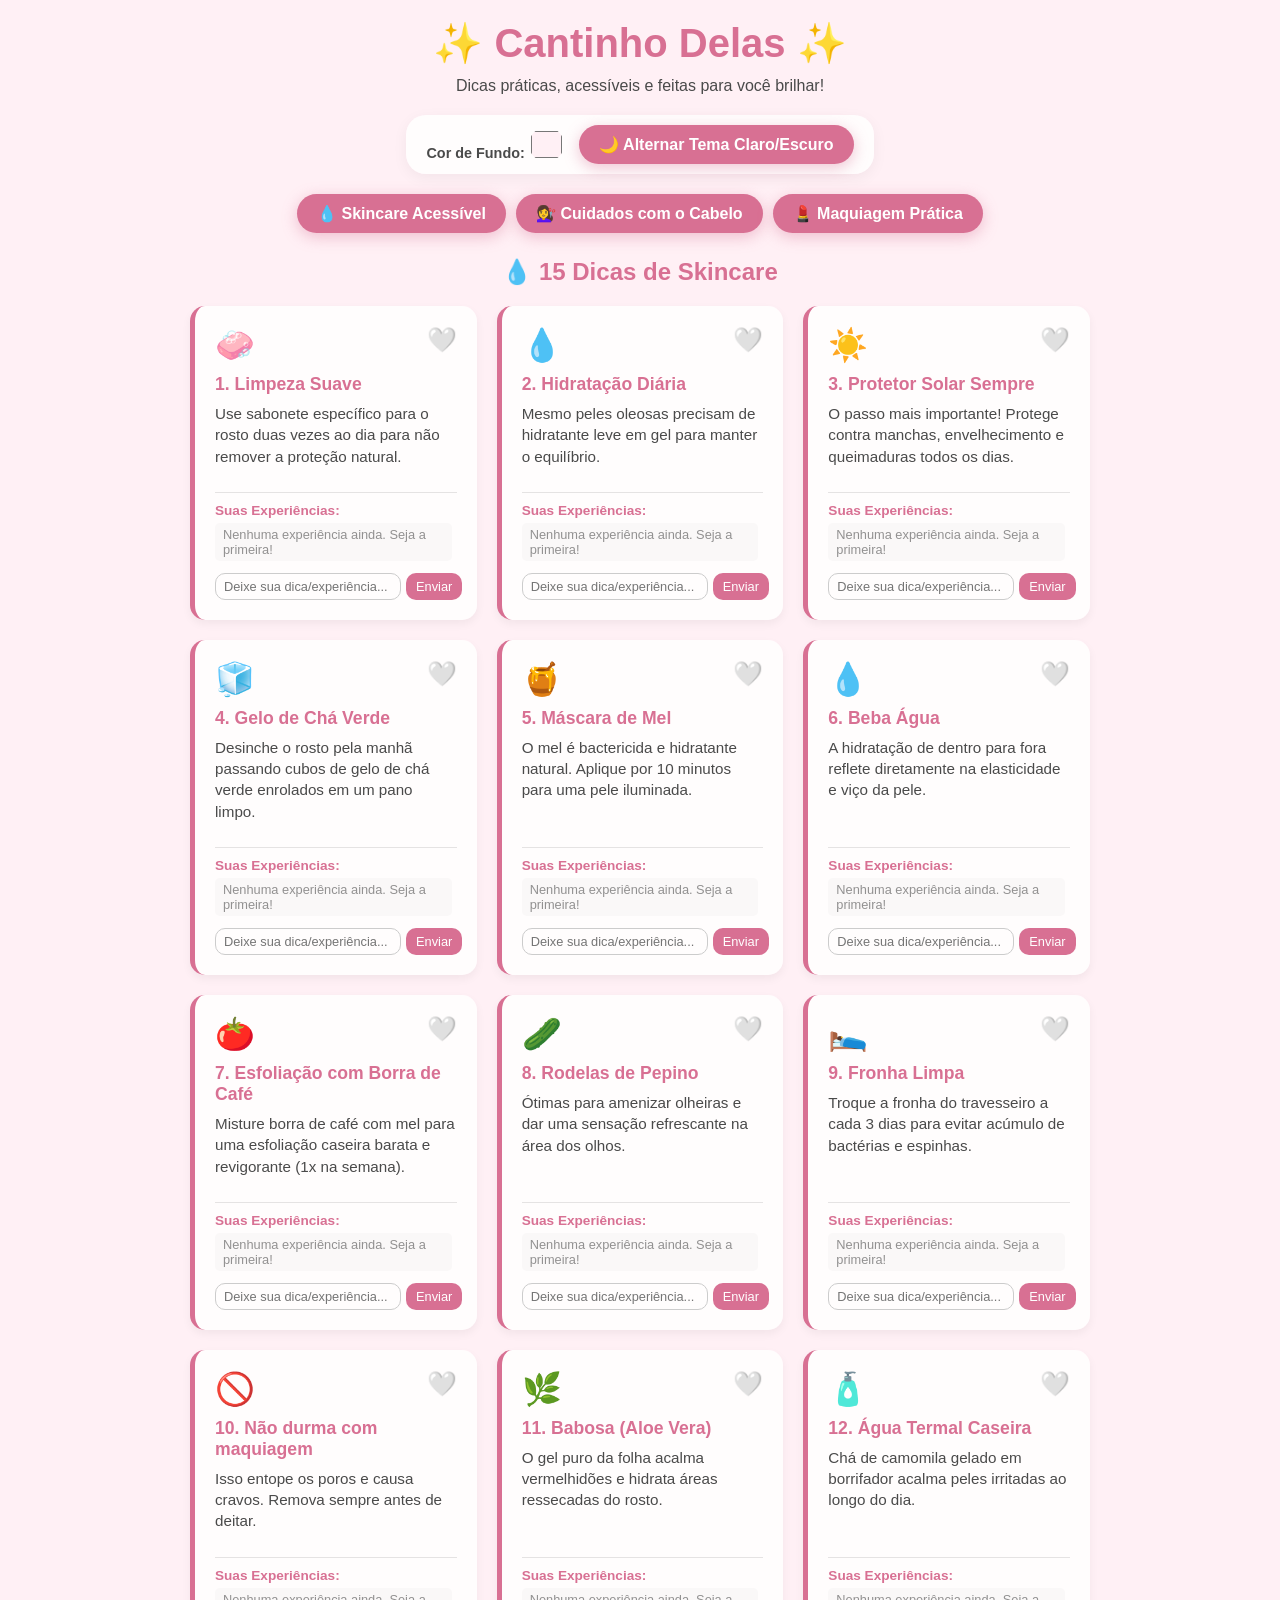
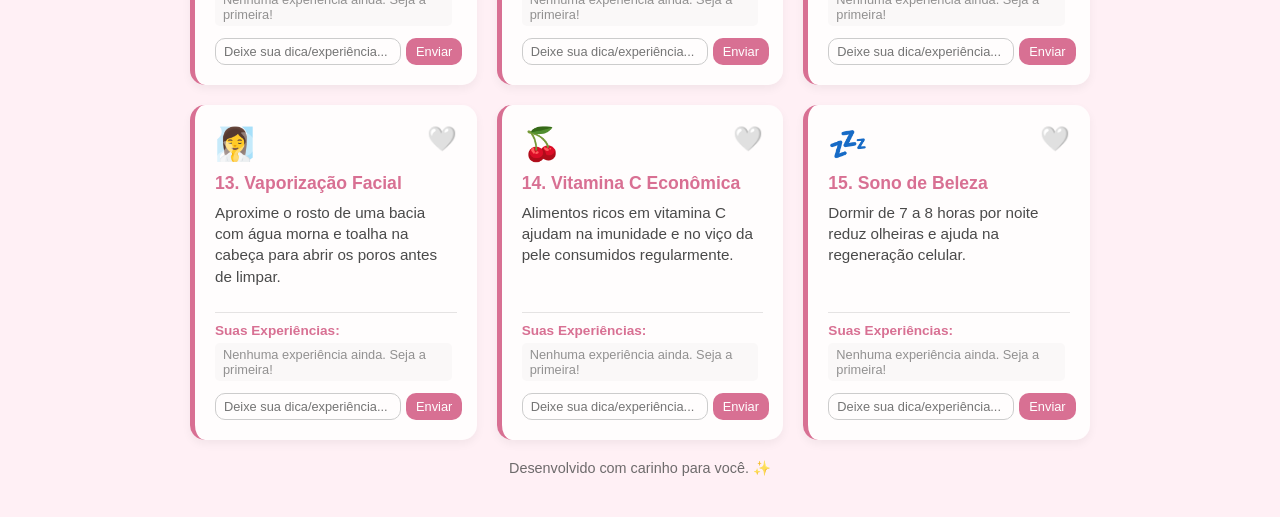
==== commit d405d878: "bsvf" ====
--- a/index.html
+++ b/index.html
@@ -11,7 +11,6 @@
             --card-bg: rgba(255, 255, 255, 0.85);
             --btn-primary: #d87093; /* Rosa mais escuro */
             --btn-hover: #c71585;
-            --holographic: linear-gradient(135deg, #ff9a9e 0%, #fad0c4 50%, #a1c4fd 100%);
             --header-bg: #ffb6c1;
         }
 
@@ -55,7 +54,6 @@
             margin-bottom: 10px;
         }
 
-        /* Controles de Personalização */
         .controls {
             display: flex;
             gap: 15px;
@@ -120,7 +118,6 @@
             background: var(--btn-hover);
         }
 
-        /* Navegação por Abas (Pastas) */
         .nav-tabs {
             display: flex;
             gap: 10px;
@@ -129,7 +126,6 @@
             flex-wrap: wrap;
         }
 
-        /* Seções de Conteúdo */
         .tab-content {
             display: none;
             width: 100%;
@@ -148,10 +144,11 @@
 
         .grid-dicas {
             display: grid;
-            grid-template-columns: repeat(auto-fit, minmax(260px, 1fr));
+            grid-template-columns: repeat(auto-fit, minmax(280px, 1fr));
             gap: 20px;
         }
 
+        /* Cards e Interatividade */
         .card {
             background: var(--card-bg);
             border-radius: 15px;
@@ -159,11 +156,32 @@
             box-shadow: 0 4px 10px rgba(0,0,0,0.05);
             border-left: 5px solid var(--btn-primary);
             position: relative;
+            display: flex;
+            flex-direction: column;
+            justify-content: space-between;
+        }
+
+        .card-header {
+            display: flex;
+            justify-content: space-between;
+            align-items: flex-start;
         }
 
         .card .icon {
             font-size: 2rem;
             margin-bottom: 10px;
+        }
+
+        .fav-btn {
+            background: none;
+            border: none;
+            font-size: 1.5rem;
+            cursor: pointer;
+            transition: transform 0.2s;
+        }
+
+        .fav-btn:hover {
+            transform: scale(1.2);
         }
 
         .card h3 {
@@ -175,6 +193,64 @@
         .card p {
             font-size: 0.95rem;
             line-height: 1.4;
+            margin-bottom: 15px;
+        }
+
+        /* Seção de Experiências / Comentários */
+        .experiencias-section {
+            border-top: 1px solid rgba(0,0,0,0.1);
+            padding-top: 10px;
+            margin-top: 10px;
+        }
+
+        .experiencias-section h4 {
+            font-size: 0.85rem;
+            margin-bottom: 5px;
+            color: var(--btn-primary);
+        }
+
+        .lista-comentarios {
+            max-height: 80px;
+            overflow-y: auto;
+            font-size: 0.8rem;
+            margin-bottom: 8px;
+            padding-right: 5px;
+        }
+
+        .comentario-item {
+            background: rgba(0,0,0,0.03);
+            padding: 4px 8px;
+            border-radius: 5px;
+            margin-bottom: 4px;
+        }
+
+        .form-experiencia {
+            display: flex;
+            gap: 5px;
+        }
+
+        .form-experiencia input {
+            flex: 1;
+            padding: 5px 8px;
+            border-radius: 10px;
+            border: 1px solid #ccc;
+            font-size: 0.8rem;
+            background: transparent;
+            color: var(--text-color);
+        }
+
+        .form-experiencia button {
+            background: var(--btn-primary);
+            color: white;
+            border: none;
+            padding: 5px 10px;
+            border-radius: 10px;
+            font-size: 0.8rem;
+            cursor: pointer;
+        }
+
+        .form-experiencia button:hover {
+            background: var(--btn-hover);
         }
 
         footer {
@@ -202,26 +278,24 @@
         <button class="holo-btn" onclick="alternarTema()">🌙 Alternar Tema Claro/Escuro</button>
     </div>
 
-    <!-- Navegação (Pastas Virtuais) -->
+    <!-- Navegação -->
     <div class="nav-tabs">
         <button class="holo-btn" onclick="mudarAba('skincare')">💧 Skincare Acessível</button>
         <button class="holo-btn" onclick="mudarAba('cabelo')">💇‍♀️ Cuidados com o Cabelo</button>
         <button class="holo-btn" onclick="mudarAba('maquiagem')">💄 Maquiagem Prática</button>
     </div>
 
-    <!-- PASTA 1: SKINCARE (15 Dicas) -->
+    <!-- Abas -->
     <div id="skincare" class="tab-content active">
         <h2 style="text-align:center; margin-bottom:20px; color:var(--btn-primary);">💧 15 Dicas de Skincare</h2>
         <div class="grid-dicas" id="grid-skincare"></div>
     </div>
 
-    <!-- PASTA 2: CABELO (15 Dicas) -->
     <div id="cabelo" class="tab-content">
         <h2 style="text-align:center; margin-bottom:20px; color:var(--btn-primary);">💇‍♀️ 15 Dicas para o Cabelo</h2>
         <div class="grid-dicas" id="grid-cabelo"></div>
     </div>
 
-    <!-- PASTA 3: MAQUIAGEM (15 Dicas) -->
     <div id="maquiagem" class="tab-content">
         <h2 style="text-align:center; margin-bottom:20px; color:var(--btn-primary);">💄 15 Dicas de Maquiagem</h2>
         <div class="grid-dicas" id="grid-maquiagem"></div>
@@ -232,81 +306,155 @@
     </footer>
 
     <script>
-        // Dados das 15 Dicas para cada categoria
         const skincareDicas = [
-            { icone: "🧼", titulo: "1. Limpeza Suave", desc: "Use sabonete específico para o rosto duas vezes ao dia para não remover a proteção natural." },
-            { icone: "💧", titulo: "2. Hidratação Diária", desc: "Mesmo peles oleosas precisam de hidratante leve em gel para manter o equilíbrio." },
-            { icone: "☀️", titulo: "3. Protetor Solar Sempre", desc: "O passo mais importante! Protege contra manchas, envelhecimento e queimaduras todos os dias." },
-            { icone: "🧊", titulo: "4. Gelo de Chá Verde", desc: "Desinche o rosto pela manhã passando cubos de gelo de chá verde enrolados em um pano limpo." },
-            { icone: "🍯", titulo: "5. Máscara de Mel", desc: "O mel é bactericida e hidratante natural. Aplique por 10 minutos para uma pele iluminada." },
-            { icone: "💧", titulo: "6. Beba Água", desc: "A hidratação de dentro para fora reflete diretamente na elasticidade e viço da pele." },
-            { icone: "🍅", titulo: "7. Esfoliação com Borra de Café", desc: "Misture borra de café com mel para uma esfoliação caseira barata e revigorante (1x na semana)." },
-            { icone: "🥒", titulo: "8. Rodelas de Pepino", desc: "Ótimas para amenizar olheiras e dar uma sensação refrescante na área dos olhos." },
-            { icone: "🛌", titulo: "9. Fronha Limpa", desc: "Troque a fronha do travesseiro a cada 3 dias para evitar acúmulo de bactérias e espinhas." },
-            { icone: "🚫", titulo: "10. Não durma com maquiagem", desc: "Isso entope os poros e causa cravos. Remova sempre antes de deitar." },
-            { icone: "🌿", titulo: "11. Babosa (Aloe Vera)", desc: "O gel puro da folha acalma vermelhidões e hidrata áreas ressecadas do rosto." },
-            { icone: "🧴", titulo: "12. Água Termal Caseira", desc: "Chá de camomila gelado em borrifador acalma peles irritadas ao longo do dia." },
-            { icone: "🧖‍♀️", titulo: "13. Vaporização Facial", desc: "Aproxime o rosto de uma bacia com água morna e toalha na cabeça para abrir os poros antes de limpar." },
-            { icone: "🍒", titulo: "14. Vitamina C Econômica", desc: "Alimentos ricos em vitamina C ajudam na imunidade e no viço da pele consumidos regularmente." },
-            { icone: "💤", titulo: "15. Sono de Beleza", desc: "Dormir de 7 a 8 horas por noite reduz olheiras e ajuda na regeneração celular." }
+            { id: "sk_1", icone: "🧼", titulo: "1. Limpeza Suave", desc: "Use sabonete específico para o rosto duas vezes ao dia para não remover a proteção natural." },
+            { id: "sk_2", icone: "💧", titulo: "2. Hidratação Diária", desc: "Mesmo peles oleosas precisam de hidratante leve em gel para manter o equilíbrio." },
+            { id: "sk_3", icone: "☀️", titulo: "3. Protetor Solar Sempre", desc: "O passo mais importante! Protege contra manchas, envelhecimento e queimaduras todos os dias." },
+            { id: "sk_4", icone: "🧊", titulo: "4. Gelo de Chá Verde", desc: "Desinche o rosto pela manhã passando cubos de gelo de chá verde enrolados em um pano limpo." },
+            { id: "sk_5", icone: "🍯", titulo: "5. Máscara de Mel", desc: "O mel é bactericida e hidratante natural. Aplique por 10 minutos para uma pele iluminada." },
+            { id: "sk_6", icone: "💧", titulo: "6. Beba Água", desc: "A hidratação de dentro para fora reflete diretamente na elasticidade e viço da pele." },
+            { id: "sk_7", icone: "🍅", titulo: "7. Esfoliação com Borra de Café", desc: "Misture borra de café com mel para uma esfoliação caseira barata e revigorante (1x na semana)." },
+            { id: "sk_8", icone: "🥒", titulo: "8. Rodelas de Pepino", desc: "Ótimas para amenizar olheiras e dar uma sensação refrescante na área dos olhos." },
+            { id: "sk_9", icone: "🛌", titulo: "9. Fronha Limpa", desc: "Troque a fronha do travesseiro a cada 3 dias para evitar acúmulo de bactérias e espinhas." },
+            { id: "sk_10", icone: "🚫", titulo: "10. Não durma com maquiagem", desc: "Isso entope os poros e causa cravos. Remova sempre antes de deitar." },
+            { id: "sk_11", icone: "🌿", titulo: "11. Babosa (Aloe Vera)", desc: "O gel puro da folha acalma vermelhidões e hidrata áreas ressecadas do rosto." },
+            { id: "sk_12", icone: "🧴", titulo: "12. Água Termal Caseira", desc: "Chá de camomila gelado em borrifador acalma peles irritadas ao longo do dia." },
+            { id: "sk_13", icone: "🧖‍♀️", titulo: "13. Vaporização Facial", desc: "Aproxime o rosto de uma bacia com água morna e toalha na cabeça para abrir os poros antes de limpar." },
+            { id: "sk_14", icone: "🍒", titulo: "14. Vitamina C Econômica", desc: "Alimentos ricos em vitamina C ajudam na imunidade e no viço da pele consumidos regularmente." },
+            { id: "sk_15", icone: "💤", titulo: "15. Sono de Beleza", desc: "Dormir de 7 a 8 horas por noite reduz olheiras e ajuda na regeneração celular." }
         ];
 
         const cabeloDicas = [
-            { icone: "🚿", titulo: "1. Água Morna a Fria", desc: "Evite água muito quente para não ressecar os fios e estimular caspa." },
-            { icone: "🥥", titulo: "2. Umectação com Óleo de Coco", desc: "Aplique óleo de coco vegetal nos fios secos antes de lavar para nutrir profundamente." },
-            { icone: "🪮", titulo: "3. Desembarace de Baixo para Cima", desc: "Comece pelas pontas e vá subindo para não quebrar o cabelo." },
-            { icone: "🧣", titulo: "4. Fronha de Cetim", desc: "Evita o frizz e a quebra dos fios durante o sono comparado ao algodão." },
-            { icone: "🥑", titulo: "5. Hidratação Caseira de Abacate", desc: "Amasse meia abacate com creme de hidratação para fios super macios e brilhantes." },
-            { icone: "⏱️", titulo: "6. Respeite o Tempo de Ação", desc: "Deixar a máscara por horas não adianta; siga o tempo do rótulo (geralmente 3 a 5 minutos)." },
-            { icone: "🧴", titulo: "7. Protetor Térmico", desc: "Sempre use antes do secador, chapinha ou difusor para blindar contra o calor." },
-            { icone: "🔄", titulo: "8. Cronograma Capilar", desc: "Alterne entre Hidratação, Nutrição e Reconstrução conforme a necessidade do seu fio." },
-            { icone: "✂️", titulo: "9. Corte as Pontas", desc: "Aparar as pontinhas a cada 3 meses elimina pontas duplas e dá leveza." },
-            { icone: "🌿", titulo: "10. Tônico de Alecrim", desc: "Estimula o crescimento capilar saudável e combate a queda de forma barata e natural." },
-            { icone: "👕", titulo: "11. Secar com Camisa de Algodão", desc: "Substitua a toalha comum por uma camisa velha de algodão para secar sem frizz." },
-            { icone: "🧼", titulo: "12. Shampoo só na Raiz", desc: "O comprimento limpa com a espuma que escorre; não esfregue o comprimento." },
-            { icone: "🧊", titulo: "13. Último Enxágue Gelado", desc: "Ajuda a selar as cutículas e garante um brilho instantâneo no cabelo." },
-            { icone: "💧", titulo: "14. Leave-in Diário", desc: "Use um creme sem enxágue nas pontas para proteger contra poluição e sol." },
-            { icone: "🧘‍♀️", titulo: "15. Massagem no Couro Cabeludo", desc: "Massageie com as pontas dos dedos na hora do banho para ativar a circulação sanguínea." }
+            { id: "cb_1", icone: "🚿", titulo: "1. Água Morna a Fria", desc: "Evite água muito quente para não ressecar os fios e estimular caspa." },
+            { id: "cb_2", icone: "🥥", titulo: "2. Umectação com Óleo de Coco", desc: "Aplique óleo de coco vegetal nos fios secos antes de lavar para nutrir profundamente." },
+            { id: "cb_3", icone: "🪮", titulo: "3. Desembarace de Baixo para Cima", desc: "Comece pelas pontas e vá subindo para não quebrar o cabelo." },
+            { id: "cb_4", icone: "🧣", titulo: "4. Fronha de Cetim", desc: "Evita o frizz e a quebra dos fios durante o sono comparado ao algodão." },
+            { id: "cb_5", icone: "🥑", titulo: "5. Hidratação Caseira de Abacate", desc: "Amasse meia abacate com creme de hidratação para fios super macios e brilhantes." },
+            { id: "cb_6", icone: "⏱️", titulo: "6. Respeite o Tempo de Ação", desc: "Deixar a máscara por horas não adianta; siga o tempo do rótulo (geralmente 3 a 5 minutos)." },
+            { id: "cb_7", icone: "🧴", titulo: "7. Protetor Térmico", desc: "Sempre use antes do secador, chapinha ou difusor para blindar contra o calor." },
+            { id: "cb_8", icone: "🔄", titulo: "8. Cronograma Capilar", desc: "Alterne entre Hidratação, Nutrição e Reconstrução conforme a necessidade do seu fio." },
+            { id: "cb_9", icone: "✂️", titulo: "9. Corte as Pontas", desc: "Aparar as pontinhas a cada 3 meses elimina pontas duplas e dá leveza." },
+            { id: "cb_10", icone: "🌿", titulo: "10. Tônico de Alecrim", desc: "Estimula o crescimento capilar saudável e combate a queda de forma barata e natural." },
+            { id: "cb_11", icone: "👕", titulo: "11. Secar com Camisa de Algodão", desc: "Substitua a toalha comum por uma camisa velha de algodão para secar sem frizz." },
+            { id: "cb_12", icone: "🧼", titulo: "12. Shampoo só na Raiz", desc: "O comprimento limpa com a espuma que escorre; não esfregue o comprimento." },
+            { id: "cb_13", icone: "🧊", titulo: "13. Último Enxágue Gelado", desc: "Ajuda a selar as cutículas e garante um brilho instantâneo no cabelo." },
+            { id: "cb_14", icone: "💧", titulo: "14. Leave-in Diário", desc: "Use um creme sem enxágue nas pontas para proteger contra poluição e sol." },
+            { id: "cb_15", icone: "🧘‍♀️", titulo: "15. Massagem no Couro Cabeludo", desc: "Massageie com as pontas dos dedos na hora do banho para ativar a circulação sanguínea." }
         ];
 
         const maquiagemDicas = [
-            { icone: "✨", titulo: "1. Hidratante antes de tudo", desc: "A base assenta muito melhor e não craquela se a pele estiver hidratada." },
-            { icone: "🎨", titulo: "2. Corretivo no Ponto Certo", desc: "Aplique apenas no cantinho interno do olho para iluminar o olhar sem pesar." },
-            { icone: "🧊", titulo: "3. Fixador Caseiro com Soro", desc: "Borrifar soro fisiológico gelado ajuda a fixar a maquiagem e refrescar." },
-            { icone: "💋", titulo: "4. Esfoliação nos Lábios", desc: "Misture açúcar com mel para remover peles soltas antes de passar batom matte." },
-            { icone: "👁️", titulo: "5. Curvex Aquecido", desc: "Esquente levemente o curvex com o secador (teste no braço antes!) para o cílio durar curvado o dia todo." },
-            { icone: "🖌️", titulo: "6. Lave os Pincéis", desc: "Higienize pincéis e esponjas quinzenalmente para evitar espinhas e infecções." },
-            { icone: "💄", titulo: "7. Batom como Blush", desc: "Use um batom cremoso rosado como blush cremoso para um efeito super natural." },
-            { icone: "🤎", titulo: "8. Sombra como Delineador", desc: "Molhe um pincel chanfrado com água ou soro e use sombra escura para um delineado esfumado fácil." },
-            { icone: "🪄", titulo: "9. Truque do Contorno", desc: "Faça traços leves abaixo das maçãs do rosto para afinar o rosto com delicadeza." },
-            { icone: "🌟", titulo: "10. Iluminador Estratégico", desc: "Pingo de iluminador no arco do cupido (boca) e pontinha do nariz dá um charme incrível." },
-            { icone: "📐", titulo: "11. Corrigir a Sobrancelha com Leveza", desc: "Preencha apenas as falhas com sombra opaca ou lápis seco para um visual natural." },
-            { icone: "📌", titulo: "12. Pó Translúcido na Medida", desc: "Aplique apenas na zona T (testa, nariz e queixo) para controlar a oleosidade sem trincar." },
-            { icone: "👁️‍🗨️", titulo: "13. Lápis Bege na Linha d'Água", desc: "Abre o olhar e dá a impressão de olhos maiores e mais descansados." },
-            { icone: "🌬️", titulo: "14. Retirar Excesso de Pó", desc: "Passe um pincel limpo e seco no rosto todo no final para tirar o aspecto pesado." },
-            { icone: "🎒", titulo: "15. Kit de Sobrevivência na Bolsa", desc: "Carregue lenço antioleosidade, batom e corretivo para retoques rápidos." }
+            { id: "mq_1", icone: "✨", titulo: "1. Hidratante antes de tudo", desc: "A base assenta muito melhor e não craquela se a pele estiver hidratada." },
+            { id: "mq_2", icone: "🎨", titulo: "2. Corretivo no Ponto Certo", desc: "Aplique apenas no cantinho interno do olho para iluminar o olhar sem pesar." },
+            { id: "mq_3", icone: "🧊", titulo: "3. Fixador Caseiro com Soro", desc: "Borrifar soro fisiológico gelado ajuda a fixar a maquiagem e refrescar." },
+            { id: "mq_4", icone: "💋", titulo: "4. Esfoliação nos Lábios", desc: "Misture açúcar com mel para remover peles soltas antes de passar batom matte." },
+            { id: "mq_5", icone: "👁️", titulo: "5. Curvex Aquecido", desc: "Esquente levemente o curvex com o secador para o cílio durar curvado o dia todo." },
+            { id: "mq_6", icone: "🖌️", titulo: "6. Lave os Pincéis", desc: "Higienize pincéis e esponjas quinzenalmente para evitar espinhas e infecções." },
+            { id: "mq_7", icone: "💄", titulo: "7. Batom como Blush", desc: "Use um batom cremoso rosado como blush cremoso para um efeito super natural." },
+            { id: "mq_8", icone: "🤎", titulo: "8. Sombra como Delineador", desc: "Molhe um pincel chanfrado com água ou soro e use sombra escura para um delineado esfumado fácil." },
+            { id: "mq_9", icone: "🪄", titulo: "9. Truque do Contorno", desc: "Faça traços leves abaixo das maçãs do rosto para afinar o rosto com delicadeza." },
+            { id: "mq_10", icone: "🌟", titulo: "10. Iluminador Estratégico", desc: "Pingo de iluminador no arco do cupido (boca) e pontinha do nariz dá um charme incrível." },
+            { id: "mq_11", icone: "📐", titulo: "11. Corrigir a Sobrancelha com Leveza", desc: "Preencha apenas as falhas com sombra opaca ou lápis seco para um visual natural." },
+            { id: "mq_12", icone: "📌", titulo: "12. Pó Translúcido na Medida", desc: "Aplique apenas na zona T para controlar a oleosidade sem trincar." },
+            { id: "mq_13", icone: "👁️‍🗨️", titulo: "13. Lápis Bege na Linha d'Água", desc: "Abre o olhar e dá a impressão de olhos maiores e mais descansados." },
+            { id: "mq_14", icone: "🌬️", titulo: "14. Retirar Excesso de Pó", desc: "Passe um pincel limpo e seco no rosto todo no final para tirar o aspecto pesado." },
+            { id: "mq_15", icone: "🎒", titulo: "15. Kit de Sobrevivência na Bolsa", desc: "Carregue lenço antioleosidade, batom e corretivo para retoques rápidos." }
         ];
 
-        // Função para injetar dinamicamente os cards nas pastas
+        // Gerenciamento de Dados Locais (Favoritos e Comentários)
+        function obterDadosSalvos() {
+            return JSON.parse(localStorage.getItem('cantinhoDelasDados')) || {};
+        }
+
+        function salvarDados(dados) {
+            localStorage.setItem('cantinhoDelasDados', JSON.stringify(dados));
+        }
+
+        function toggleFavorito(idDica) {
+            let dados = obterDadosSalvos();
+            if(!dados[idDica]) dados[idDica] = { fav: false, experiencias: [] };
+            dados[idDica].fav = !dados[idDica].fav;
+            salvarDados(dados);
+            atualizarCardUI(idDica);
+        }
+
+        function adicionarExperiencia(idDica, event) {
+            event.preventDefault();
+            const input = document.getElementById(`input-${idDica}`);
+            const texto = input.value.trim();
+            if(!texto) return;
+
+            let dados = obterDadosSalvos();
+            if(!dados[idDica]) dados[idDica] = { fav: false, experiencias: [] };
+            dados[idDica].experiencias.push(texto);
+            salvarDados(dados);
+
+            input.value = '';
+            atualizarCardUI(idDica);
+        }
+
+        function atualizarCardUI(idDica) {
+            const dados = obterDadosSalvos()[idDica] || { fav: false, experiencias: [] };
+            
+            // Atualiza ícone do favorito
+            const btnFav = document.getElementById(`fav-${idDica}`);
+            if(btnFav) {
+                btnFav.textContent = dados.fav ? "❤️" : "🤍";
+            }
+
+            // Atualiza lista de comentários
+            const listaComentarios = document.getElementById(`comentarios-${idDica}`);
+            if(listaComentarios) {
+                if(dados.experiencias.length === 0) {
+                    listaComentarios.innerHTML = '<div class="comentario-item" style="opacity:0.6;">Nenhuma experiência ainda. Seja a primeira!</div>';
+                } else {
+                    listaComentarios.innerHTML = dados.experiencias.map(exp => `<div class="comentario-item">💬 ${exp}</div>`).join('');
+                }
+            }
+        }
+
         function preencherDicas(idContainer, lista) {
             const container = document.getElementById(idContainer);
-            container.innerHTML = lista.map(dica => `
-                <div class="card">
-                    <div class="icon">${dica.icone}</div>
-                    <h3>${dica.titulo}</h3>
-                    <p>${dica.desc}</p>
-                </div>
-            `).join('');
-        }
-
-        // Inicializar os conteúdos
+            const dadosSalvos = obterDadosSalvos();
+
+            container.innerHTML = lista.map(dica => {
+                const info = dadosSalvos[dica.id] || { fav: false, experiencias: [] };
+                const coracao = info.fav ? "❤️" : "🤍";
+                const experienciasHtml = info.experiencias.length === 0 
+                    ? '<div class="comentario-item" style="opacity:0.6;">Nenhuma experiência ainda. Seja a primeira!</div>'
+                    : info.experiencias.map(exp => `<div class="comentario-item">💬 ${exp}</div>`).join('');
+
+                return `
+                    <div class="card">
+                        <div>
+                            <div class="card-header">
+                                <div class="icon">${dica.icone}</div>
+                                <button class="fav-btn" id="fav-${dica.id}" onclick="toggleFavorito('${dica.id}')" title="Favoritar dica">${coracao}</button>
+                            </div>
+                            <h3>${dica.titulo}</h3>
+                            <p>${dica.desc}</p>
+                        </div>
+                        <div class="experiencias-section">
+                            <h4>Suas Experiências:</h4>
+                            <div class="lista-comentarios" id="comentarios-${dica.id}">
+                                ${experienciasHtml}
+                            </div>
+                            <form class="form-experiencia" onsubmit="adicionarExperiencia('${dica.id}', event)">
+                                <input type="text" id="input-${dica.id}" placeholder="Deixe sua dica/experiência..." required>
+                                <button type="submit">Enviar</button>
+                            </form>
+                        </div>
+                    </div>
+                `;
+            }).join('');
+        }
+
+        // Inicializar abas
         preencherDicas('grid-skincare', skincareDicas);
         preencherDicas('grid-cabelo', cabeloDicas);
         preencherDicas('grid-maquiagem', maquiagemDicas);
 
-        // Funções de Navegação e Cores
         function mudarAba(idAba) {
-            document.querySelectorAll('.tab-content').forEach(aba => aba.classList.remove('active'));
+            document.querySelectorAll('.tab-content').forEach(aba => aba.classList.remove('icon-none') || aba.classList.remove('active'));
             document.getElementById(idAba).classList.add('active');
         }
 
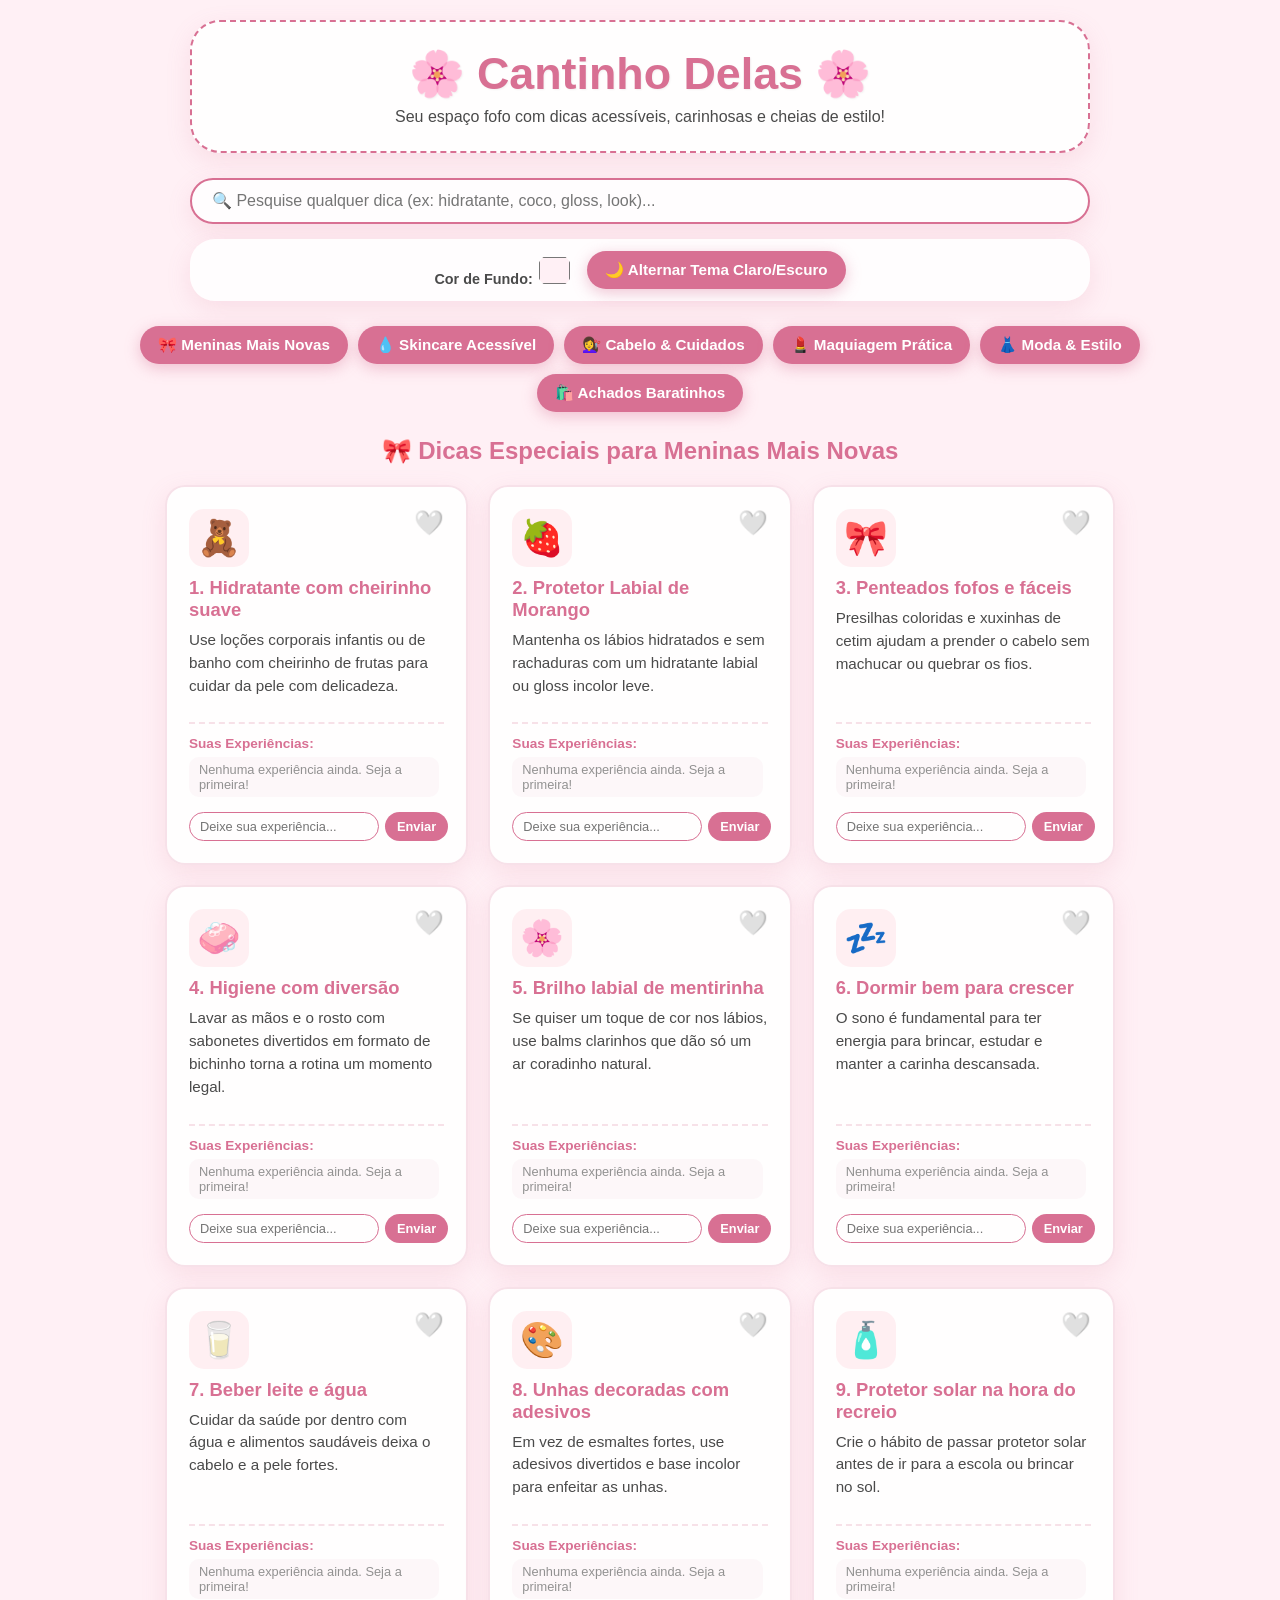
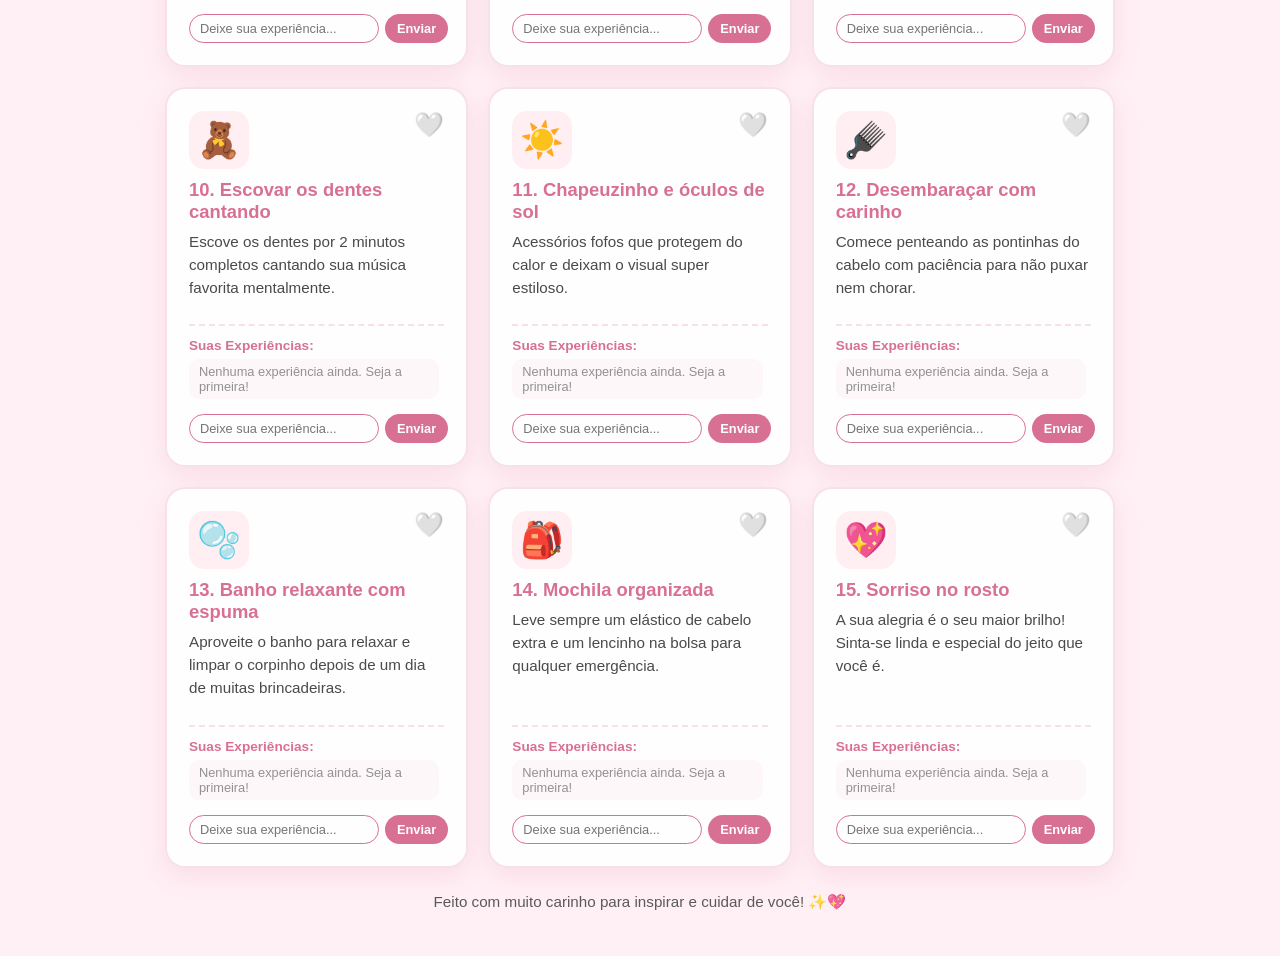
==== commit 05670e1f: "bsvf" ====
--- a/index.html
+++ b/index.html
@@ -3,31 +3,33 @@
 <head>
     <meta charset="UTF-8">
     <meta name="viewport" content="width=device-width, initial-scale=1.0">
-    <title>Cantinho Delas - Dicas Acessíveis</title>
+    <title>Cantinho Delas - Dicas Acessíveis & Fofas</title>
     <style>
         :root {
             --bg-primary: #fff0f5; /* Rosa bebê padrão */
             --text-color: #4a4a4a;
-            --card-bg: rgba(255, 255, 255, 0.85);
+            --card-bg: rgba(255, 255, 255, 0.9);
             --btn-primary: #d87093; /* Rosa mais escuro */
             --btn-hover: #c71585;
-            --header-bg: #ffb6c1;
+            --accent-color: #ff69b4;
+            --shadow-soft: 0 8px 25px rgba(216, 112, 147, 0.15);
         }
 
         [data-theme="dark"] {
             --bg-primary: #1a1a1a;
-            --text-color: #f0f0f0;
-            --card-bg: rgba(30, 30, 30, 0.9);
+            --text-color: #fce4ec;
+            --card-bg: rgba(35, 35, 35, 0.95);
             --btn-primary: #ff69b4;
             --btn-hover: #ff1493;
-            --header-bg: #2a2a2a;
+            --accent-color: #ffb6c1;
+            --shadow-soft: 0 8px 25px rgba(0, 0, 0, 0.4);
         }
 
         * {
             margin: 0;
             padding: 0;
             box-sizing: border-box;
-            font-family: 'Segoe UI', Tahoma, Geneva, Verdana, sans-serif;
+            font-family: 'Segoe UI', Comic Sans MS, cursive, sans-serif;
             transition: background 0.3s, color 0.3s;
         }
 
@@ -39,19 +41,50 @@
             flex-direction: column;
             align-items: center;
             padding: 20px;
+            background-image: radial-gradient(var(--accent-color) 0.5px, transparent 0.5px);
+            background-size: 24px 24px;
         }
 
         header {
             text-align: center;
-            margin-bottom: 20px;
+            margin-bottom: 25px;
             width: 100%;
-            max-width: 800px;
+            max-width: 900px;
+            background: var(--card-bg);
+            padding: 25px;
+            border-radius: 30px;
+            box-shadow: var(--shadow-soft);
+            border: 2px dashed var(--btn-primary);
         }
 
         h1 {
-            font-size: 2.5rem;
+            font-size: 2.8rem;
             color: var(--btn-primary);
-            margin-bottom: 10px;
+            margin-bottom: 8px;
+            text-shadow: 1px 1px 2px rgba(0,0,0,0.05);
+        }
+
+        /* Barra de Pesquisa e Controles */
+        .controls-container {
+            display: flex;
+            flex-direction: column;
+            gap: 15px;
+            align-items: center;
+            margin-bottom: 25px;
+            width: 100%;
+            max-width: 900px;
+        }
+
+        .search-bar {
+            width: 100%;
+            padding: 12px 20px;
+            border-radius: 25px;
+            border: 2px solid var(--btn-primary);
+            background: var(--card-bg);
+            color: var(--text-color);
+            font-size: 1rem;
+            box-shadow: var(--shadow-soft);
+            outline: none;
         }
 
         .controls {
@@ -59,17 +92,12 @@
             gap: 15px;
             justify-content: center;
             align-items: center;
-            margin-bottom: 20px;
             flex-wrap: wrap;
             background: var(--card-bg);
-            padding: 10px 20px;
-            border-radius: 20px;
-            box-shadow: 0 4px 15px rgba(0,0,0,0.05);
-        }
-
-        .controls label {
-            font-size: 0.9rem;
-            font-weight: bold;
+            padding: 12px 25px;
+            border-radius: 25px;
+            box-shadow: var(--shadow-soft);
+            width: 100%;
         }
 
         input[type="color"] {
@@ -81,20 +109,20 @@
             background: none;
         }
 
-        /* Botões Holográficos */
+        /* Botões Holográficos / Fofos */
         .holo-btn {
             background: var(--btn-primary);
             color: white;
             border: none;
-            padding: 10px 20px;
+            padding: 10px 18px;
             border-radius: 25px;
-            font-size: 1rem;
+            font-size: 0.95rem;
             font-weight: bold;
             cursor: pointer;
             position: relative;
             overflow: hidden;
             box-shadow: 0 4px 15px rgba(216, 112, 147, 0.4);
-            transition: transform 0.2s, box-shadow 0.2s;
+            transition: transform 0.2s, background 0.2s;
         }
 
         .holo-btn::after {
@@ -118,19 +146,21 @@
             background: var(--btn-hover);
         }
 
+        /* Navegação por Pastas (Abas) */
         .nav-tabs {
             display: flex;
             gap: 10px;
             margin-bottom: 25px;
             justify-content: center;
             flex-wrap: wrap;
+            max-width: 1000px;
         }
 
         .tab-content {
             display: none;
             width: 100%;
-            max-width: 900px;
-            animation: fadeIn 0.5s ease;
+            max-width: 950px;
+            animation: fadeIn 0.4s ease;
         }
 
         .tab-content.active {
@@ -138,7 +168,7 @@
         }
 
         @keyframes fadeIn {
-            from { opacity: 0; transform: translateY(10px); }
+            from { opacity: 0; transform: translateY(8px); }
             to { opacity: 1; transform: translateY(0); }
         }
 
@@ -148,17 +178,17 @@
             gap: 20px;
         }
 
-        /* Cards e Interatividade */
+        /* Cards Estilizados e Detalhados */
         .card {
             background: var(--card-bg);
-            border-radius: 15px;
-            padding: 20px;
-            box-shadow: 0 4px 10px rgba(0,0,0,0.05);
-            border-left: 5px solid var(--btn-primary);
-            position: relative;
+            border-radius: 20px;
+            padding: 22px;
+            box-shadow: var(--shadow-soft);
+            border: 2px solid rgba(216, 112, 147, 0.2);
             display: flex;
             flex-direction: column;
             justify-content: space-between;
+            position: relative;
         }
 
         .card-header {
@@ -168,8 +198,12 @@
         }
 
         .card .icon {
-            font-size: 2rem;
+            font-size: 2.2rem;
             margin-bottom: 10px;
+            background: rgba(255, 182, 193, 0.2);
+            padding: 8px;
+            border-radius: 15px;
+            display: inline-block;
         }
 
         .fav-btn {
@@ -181,72 +215,74 @@
         }
 
         .fav-btn:hover {
-            transform: scale(1.2);
+            transform: scale(1.25);
         }
 
         .card h3 {
-            font-size: 1.1rem;
+            font-size: 1.15rem;
             margin-bottom: 8px;
             color: var(--btn-primary);
         }
 
         .card p {
             font-size: 0.95rem;
-            line-height: 1.4;
+            line-height: 1.5;
             margin-bottom: 15px;
         }
 
-        /* Seção de Experiências / Comentários */
+        /* Seção de Experiências */
         .experiencias-section {
-            border-top: 1px solid rgba(0,0,0,0.1);
-            padding-top: 10px;
+            border-top: 2px dashed rgba(216, 112, 147, 0.2);
+            padding-top: 12px;
             margin-top: 10px;
         }
 
         .experiencias-section h4 {
             font-size: 0.85rem;
-            margin-bottom: 5px;
+            margin-bottom: 6px;
             color: var(--btn-primary);
         }
 
         .lista-comentarios {
-            max-height: 80px;
+            max-height: 90px;
             overflow-y: auto;
             font-size: 0.8rem;
-            margin-bottom: 8px;
+            margin-bottom: 10px;
             padding-right: 5px;
         }
 
         .comentario-item {
-            background: rgba(0,0,0,0.03);
-            padding: 4px 8px;
-            border-radius: 5px;
-            margin-bottom: 4px;
+            background: rgba(216, 112, 147, 0.08);
+            padding: 5px 10px;
+            border-radius: 10px;
+            margin-bottom: 5px;
         }
 
         .form-experiencia {
             display: flex;
-            gap: 5px;
+            gap: 6px;
         }
 
         .form-experiencia input {
             flex: 1;
-            padding: 5px 8px;
-            border-radius: 10px;
-            border: 1px solid #ccc;
+            padding: 6px 10px;
+            border-radius: 15px;
+            border: 1px solid var(--btn-primary);
             font-size: 0.8rem;
             background: transparent;
             color: var(--text-color);
+            outline: none;
         }
 
         .form-experiencia button {
             background: var(--btn-primary);
             color: white;
             border: none;
-            padding: 5px 10px;
-            border-radius: 10px;
+            padding: 6px 12px;
+            border-radius: 15px;
             font-size: 0.8rem;
             cursor: pointer;
+            font-weight: bold;
         }
 
         .form-experiencia button:hover {
@@ -255,112 +291,194 @@
 
         footer {
             margin-top: auto;
-            padding: 20px;
+            padding: 25px;
             text-align: center;
-            font-size: 0.9rem;
-            opacity: 0.8;
+            font-size: 0.95rem;
+            opacity: 0.9;
         }
     </style>
 </head>
 <body data-theme="light">
 
     <header>
-        <h1>✨ Cantinho Delas ✨</h1>
-        <p>Dicas práticas, acessíveis e feitas para você brilhar!</p>
+        <h1>🌸 Cantinho Delas 🌸</h1>
+        <p>Seu espaço fofo com dicas acessíveis, carinhosas e cheias de estilo!</p>
     </header>
 
-    <!-- Controles de Personalização -->
-    <div class="controls">
-        <div>
-            <label for="colorPicker">Cor de Fundo:</label>
-            <input type="color" id="colorPicker" value="#fff0f5" onchange="mudarCorFundo(this.value)">
+    <!-- Controles & Pesquisa -->
+    <div class="controls-container">
+        <input type="text" id="searchInput" class="search-bar" placeholder="🔍 Pesquise qualquer dica (ex: hidratante, coco, gloss, look)..." oninput="filtrarDicas()">
+        <div class="controls">
+            <div>
+                <label for="colorPicker" style="font-size:0.9rem; font-weight:bold;">Cor de Fundo:</label>
+                <input type="color" id="colorPicker" value="#fff0f5" onchange="mudarCorFundo(this.value)">
+            </div>
+            <button class="holo-btn" onclick="alternarTema()">🌙 Alternar Tema Claro/Escuro</button>
         </div>
-        <button class="holo-btn" onclick="alternarTema()">🌙 Alternar Tema Claro/Escuro</button>
-    </div>
-
-    <!-- Navegação -->
+    </div>
+
+    <!-- Navegação (Pastas/Abas) -->
     <div class="nav-tabs">
+        <button class="holo-btn" onclick="mudarAba('meninas-novas')">🎀 Meninas Mais Novas</button>
         <button class="holo-btn" onclick="mudarAba('skincare')">💧 Skincare Acessível</button>
-        <button class="holo-btn" onclick="mudarAba('cabelo')">💇‍♀️ Cuidados com o Cabelo</button>
+        <button class="holo-btn" onclick="mudarAba('cabelo')">💇‍♀️ Cabelo & Cuidados</button>
         <button class="holo-btn" onclick="mudarAba('maquiagem')">💄 Maquiagem Prática</button>
-    </div>
-
-    <!-- Abas -->
-    <div id="skincare" class="tab-content active">
-        <h2 style="text-align:center; margin-bottom:20px; color:var(--btn-primary);">💧 15 Dicas de Skincare</h2>
+        <button class="holo-btn" onclick="mudarAba('moda')">👗 Moda & Estilo</button>
+        <button class="holo-btn" onclick="mudarAba('cosmeticos')">🛍️ Achados Baratinhos</button>
+    </div>
+
+    <!-- PASTA 1: MENINAS MAIS NOVAS (15 Dicas) -->
+    <div id="meninas-novas" class="tab-content active">
+        <h2 style="text-align:center; margin-bottom:20px; color:var(--btn-primary);">🎀 Dicas Especiais para Meninas Mais Novas</h2>
+        <div class="grid-dicas" id="grid-meninas-novas"></div>
+    </div>
+
+    <!-- PASTA 2: SKINCARE (15 Dicas) -->
+    <div id="skincare" class="tab-content">
+        <h2 style="text-align:center; margin-bottom:20px; color:var(--btn-primary);">💧 Skincare Acessível (15 Dicas)</h2>
         <div class="grid-dicas" id="grid-skincare"></div>
     </div>
 
+    <!-- PASTA 3: CABELO (15 Dicas) -->
     <div id="cabelo" class="tab-content">
-        <h2 style="text-align:center; margin-bottom:20px; color:var(--btn-primary);">💇‍♀️ 15 Dicas para o Cabelo</h2>
+        <h2 style="text-align:center; margin-bottom:20px; color:var(--btn-primary);">💇‍♀️ Cuidados com o Cabelo (15 Dicas)</h2>
         <div class="grid-dicas" id="grid-cabelo"></div>
     </div>
 
+    <!-- PASTA 4: MAQUIAGEM (15 Dicas) -->
     <div id="maquiagem" class="tab-content">
-        <h2 style="text-align:center; margin-bottom:20px; color:var(--btn-primary);">💄 15 Dicas de Maquiagem</h2>
+        <h2 style="text-align:center; margin-bottom:20px; color:var(--btn-primary);">💄 Maquiagem Prática (15 Dicas)</h2>
         <div class="grid-dicas" id="grid-maquiagem"></div>
     </div>
 
+    <!-- PASTA 5: MODA & ESTILO (15 Dicas) -->
+    <div id="moda" class="tab-content">
+        <h2 style="text-align:center; margin-bottom:20px; color:var(--btn-primary);">👗 Moda & Estilo Acessível (15 Dicas)</h2>
+        <div class="grid-dicas" id="grid-moda"></div>
+    </div>
+
+    <!-- PASTA 6: ACHADOS BARATINHOS (15 Dicas) -->
+    <div id="cosmeticos" class="tab-content">
+        <h2 style="text-align:center; margin-bottom:20px; color:var(--btn-primary);">🛍️ Cosméticos Baratinhos que Valem a Pena (15 Dicas)</h2>
+        <div class="grid-dicas" id="grid-cosmeticos"></div>
+    </div>
+
     <footer>
-        <p>Desenvolvido com carinho para você. ✨</p>
+        <p>Feito com muito carinho para inspirar e cuidar de você! ✨💖</p>
     </footer>
 
     <script>
+        // BANCO DE DADOS COMPLETO COM 15 DICAS EM CADA CATEGORIA
+        const novasDicas = [
+            { id: "nv_1", icone: "🧸", categoria: "meninas-novas", titulo: "1. Hidratante com cheirinho suave", desc: "Use loções corporais infantis ou de banho com cheirinho de frutas para cuidar da pele com delicadeza." },
+            { id: "nv_2", icone: "🍓", categoria: "meninas-novas", titulo: "2. Protetor Labial de Morango", desc: "Mantenha os lábios hidratados e sem rachaduras com um hidratante labial ou gloss incolor leve." },
+            { id: "nv_3", icone: "🎀", categoria: "meninas-novas", titulo: "3. Penteados fofos e fáceis", desc: "Presilhas coloridas e xuxinhas de cetim ajudam a prender o cabelo sem machucar ou quebrar os fios." },
+            { id: "nv_4", icone: "🧼", categoria: "meninas-novas", titulo: "4. Higiene com diversão", desc: "Lavar as mãos e o rosto com sabonetes divertidos em formato de bichinho torna a rotina um momento legal." },
+            { id: "nv_5", icone: "🌸", categoria: "meninas-novas", titulo: "5. Brilho labial de mentirinha", desc: "Se quiser um toque de cor nos lábios, use balms clarinhos que dão só um ar coradinho natural." },
+            { id: "nv_6", icone: "💤", categoria: "meninas-novas", titulo: "6. Dormir bem para crescer", desc: "O sono é fundamental para ter energia para brincar, estudar e manter a carinha descansada." },
+            { id: "nv_7", icone: "🥛", categoria: "meninas-novas", titulo: "7. Beber leite e água", desc: "Cuidar da saúde por dentro com água e alimentos saudáveis deixa o cabelo e a pele fortes." },
+            { id: "nv_8", icone: "🎨", categoria: "meninas-novas", titulo: "8. Unhas decoradas com adesivos", desc: "Em vez de esmaltes fortes, use adesivos divertidos e base incolor para enfeitar as unhas." },
+            { id: "nv_9", icone: "🧴", categoria: "meninas-novas", titulo: "9. Protetor solar na hora do recreio", desc: "Crie o hábito de passar protetor solar antes de ir para a escola ou brincar no sol." },
+            { id: "nv_10", icone: "🧸", categoria: "meninas-novas", titulo: "10. Escovar os dentes cantando", desc: "Escove os dentes por 2 minutos completos cantando sua música favorita mentalmente." },
+            { id: "nv_11", icone: "☀️", categoria: "meninas-novas", titulo: "11. Chapeuzinho e óculos de sol", desc: "Acessórios fofos que protegem do calor e deixam o visual super estiloso." },
+            { id: "nv_12", icone: "🪮", categoria: "meninas-novas", titulo: "12. Desembaraçar com carinho", desc: "Comece penteando as pontinhas do cabelo com paciência para não puxar nem chorar." },
+            { id: "nv_13", icone: "🫧", categoria: "meninas-novas", titulo: "13. Banho relaxante com espuma", desc: "Aproveite o banho para relaxar e limpar o corpinho depois de um dia de muitas brincadeiras." },
+            { id: "nv_14", icone: "🎒", categoria: "meninas-novas", titulo: "14. Mochila organizada", desc: "Leve sempre um elástico de cabelo extra e um lencinho na bolsa para qualquer emergência." },
+            { id: "nv_15", icone: "💖", categoria: "meninas-novas", titulo: "15. Sorriso no rosto", desc: "A sua alegria é o seu maior brilho! Sinta-se linda e especial do jeito que você é." }
+        ];
+
         const skincareDicas = [
-            { id: "sk_1", icone: "🧼", titulo: "1. Limpeza Suave", desc: "Use sabonete específico para o rosto duas vezes ao dia para não remover a proteção natural." },
-            { id: "sk_2", icone: "💧", titulo: "2. Hidratação Diária", desc: "Mesmo peles oleosas precisam de hidratante leve em gel para manter o equilíbrio." },
-            { id: "sk_3", icone: "☀️", titulo: "3. Protetor Solar Sempre", desc: "O passo mais importante! Protege contra manchas, envelhecimento e queimaduras todos os dias." },
-            { id: "sk_4", icone: "🧊", titulo: "4. Gelo de Chá Verde", desc: "Desinche o rosto pela manhã passando cubos de gelo de chá verde enrolados em um pano limpo." },
-            { id: "sk_5", icone: "🍯", titulo: "5. Máscara de Mel", desc: "O mel é bactericida e hidratante natural. Aplique por 10 minutos para uma pele iluminada." },
-            { id: "sk_6", icone: "💧", titulo: "6. Beba Água", desc: "A hidratação de dentro para fora reflete diretamente na elasticidade e viço da pele." },
-            { id: "sk_7", icone: "🍅", titulo: "7. Esfoliação com Borra de Café", desc: "Misture borra de café com mel para uma esfoliação caseira barata e revigorante (1x na semana)." },
-            { id: "sk_8", icone: "🥒", titulo: "8. Rodelas de Pepino", desc: "Ótimas para amenizar olheiras e dar uma sensação refrescante na área dos olhos." },
-            { id: "sk_9", icone: "🛌", titulo: "9. Fronha Limpa", desc: "Troque a fronha do travesseiro a cada 3 dias para evitar acúmulo de bactérias e espinhas." },
-            { id: "sk_10", icone: "🚫", titulo: "10. Não durma com maquiagem", desc: "Isso entope os poros e causa cravos. Remova sempre antes de deitar." },
-            { id: "sk_11", icone: "🌿", titulo: "11. Babosa (Aloe Vera)", desc: "O gel puro da folha acalma vermelhidões e hidrata áreas ressecadas do rosto." },
-            { id: "sk_12", icone: "🧴", titulo: "12. Água Termal Caseira", desc: "Chá de camomila gelado em borrifador acalma peles irritadas ao longo do dia." },
-            { id: "sk_13", icone: "🧖‍♀️", titulo: "13. Vaporização Facial", desc: "Aproxime o rosto de uma bacia com água morna e toalha na cabeça para abrir os poros antes de limpar." },
-            { id: "sk_14", icone: "🍒", titulo: "14. Vitamina C Econômica", desc: "Alimentos ricos em vitamina C ajudam na imunidade e no viço da pele consumidos regularmente." },
-            { id: "sk_15", icone: "💤", titulo: "15. Sono de Beleza", desc: "Dormir de 7 a 8 horas por noite reduz olheiras e ajuda na regeneração celular." }
+            { id: "sk_1", icone: "🧼", categoria: "skincare", titulo: "1. Limpeza Suave", desc: "Use sabonete específico para o rosto duas vezes ao dia para não remover a proteção natural." },
+            { id: "sk_2", icone: "💧", categoria: "skincare", titulo: "2. Hidratação Diária", desc: "Mesmo peles oleosas precisam de hidratante leve em gel para manter o equilíbrio." },
+            { id: "sk_3", icone: "☀️", categoria: "skincare", titulo: "3. Protetor Solar Sempre", desc: "O passo mais importante! Protege contra manchas e envelhecimento precoce todos os dias." },
+            { id: "sk_4", icone: "🧊", categoria: "skincare", titulo: "4. Gelo de Chá Verde", desc: "Desinche o rosto pela manhã passando cubos de gelo de chá verde enrolados em um pano limpo." },
+            { id: "sk_5", icone: "🍯", categoria: "skincare", titulo: "5. Máscara de Mel", desc: "O mel é bactericida e hidratante natural. Aplique por 10 minutos para uma pele iluminada." },
+            { id: "sk_6", icone: "💧", categoria: "skincare", titulo: "6. Beba Água", desc: "A hidratação de dentro para fora reflete diretamente na elasticidade e viço da pele." },
+            { id: "sk_7", icone: "🍅", categoria: "skincare", titulo: "7. Esfoliação com Borra de Café", desc: "Misture borra de café com mel para uma esfoliação caseira barata e revigorante (1x na semana)." },
+            { id: "sk_8", icone: "🥒", categoria: "skincare", titulo: "8. Rodelas de Pepino", desc: "Ótimas para amenizar olheiras e dar uma sensação refrescante na área dos olhos." },
+            { id: "sk_9", icone: "🛌", categoria: "skincare", titulo: "9. Fronha Limpa", desc: "Troque a fronha do travesseiro a cada 3 dias para evitar acúmulo de bactérias e espinhas." },
+            { id: "sk_10", icone: "🚫", categoria: "skincare", titulo: "10. Não durma com maquiagem", desc: "Isso entope os poros e causa cravos. Remova sempre antes de deitar." },
+            { id: "sk_11", icone: "🌿", categoria: "skincare", titulo: "11. Babosa (Aloe Vera)", desc: "O gel puro da folha acalma vermelhidões e hidrata áreas ressecadas do rosto." },
+            { id: "sk_12", icone: "🧴", categoria: "skincare", titulo: "12. Água Termal Caseira", desc: "Chá de camomila gelado em borrifador acalma peles irritadas ao longo do dia." },
+            { id: "sk_13", icone: "🧖‍♀️", categoria: "skincare", titulo: "13. Vaporização Facial", desc: "Aproxime o rosto de uma bacia com água morna e toalha na cabeça para abrir os poros antes de limpar." },
+            { id: "sk_14", icone: "🍒", categoria: "skincare", titulo: "14. Vitamina C Econômica", desc: "Alimentos ricos em vitamina C ajudam na imunidade e no viço da pele consumidos regularmente." },
+            { id: "sk_15", icone: "💤", categoria: "skincare", titulo: "15. Sono de Beleza", desc: "Dormir de 7 a 8 horas por noite reduz olheiras e ajuda na regeneração celular." }
         ];
 
         const cabeloDicas = [
-            { id: "cb_1", icone: "🚿", titulo: "1. Água Morna a Fria", desc: "Evite água muito quente para não ressecar os fios e estimular caspa." },
-            { id: "cb_2", icone: "🥥", titulo: "2. Umectação com Óleo de Coco", desc: "Aplique óleo de coco vegetal nos fios secos antes de lavar para nutrir profundamente." },
-            { id: "cb_3", icone: "🪮", titulo: "3. Desembarace de Baixo para Cima", desc: "Comece pelas pontas e vá subindo para não quebrar o cabelo." },
-            { id: "cb_4", icone: "🧣", titulo: "4. Fronha de Cetim", desc: "Evita o frizz e a quebra dos fios durante o sono comparado ao algodão." },
-            { id: "cb_5", icone: "🥑", titulo: "5. Hidratação Caseira de Abacate", desc: "Amasse meia abacate com creme de hidratação para fios super macios e brilhantes." },
-            { id: "cb_6", icone: "⏱️", titulo: "6. Respeite o Tempo de Ação", desc: "Deixar a máscara por horas não adianta; siga o tempo do rótulo (geralmente 3 a 5 minutos)." },
-            { id: "cb_7", icone: "🧴", titulo: "7. Protetor Térmico", desc: "Sempre use antes do secador, chapinha ou difusor para blindar contra o calor." },
-            { id: "cb_8", icone: "🔄", titulo: "8. Cronograma Capilar", desc: "Alterne entre Hidratação, Nutrição e Reconstrução conforme a necessidade do seu fio." },
-            { id: "cb_9", icone: "✂️", titulo: "9. Corte as Pontas", desc: "Aparar as pontinhas a cada 3 meses elimina pontas duplas e dá leveza." },
-            { id: "cb_10", icone: "🌿", titulo: "10. Tônico de Alecrim", desc: "Estimula o crescimento capilar saudável e combate a queda de forma barata e natural." },
-            { id: "cb_11", icone: "👕", titulo: "11. Secar com Camisa de Algodão", desc: "Substitua a toalha comum por uma camisa velha de algodão para secar sem frizz." },
-            { id: "cb_12", icone: "🧼", titulo: "12. Shampoo só na Raiz", desc: "O comprimento limpa com a espuma que escorre; não esfregue o comprimento." },
-            { id: "cb_13", icone: "🧊", titulo: "13. Último Enxágue Gelado", desc: "Ajuda a selar as cutículas e garante um brilho instantâneo no cabelo." },
-            { id: "cb_14", icone: "💧", titulo: "14. Leave-in Diário", desc: "Use um creme sem enxágue nas pontas para proteger contra poluição e sol." },
-            { id: "cb_15", icone: "🧘‍♀️", titulo: "15. Massagem no Couro Cabeludo", desc: "Massageie com as pontas dos dedos na hora do banho para ativar a circulação sanguínea." }
+            { id: "cb_1", icone: "🚿", categoria: "cabelo", titulo: "1. Água Morna a Fria", desc: "Evite água muito quente para não ressecar os fios e estimular caspa." },
+            { id: "cb_2", icone: "🥥", categoria: "cabelo", titulo: "2. Umectação com Óleo de Coco", desc: "Aplique óleo de coco vegetal nos fios secos antes de lavar para nutrir profundamente." },
+            { id: "cb_3", icone: "🪮", categoria: "cabelo", titulo: "3. Desembarace de Baixo para Cima", desc: "Comece pelas pontas e vá subindo para não quebrar o cabelo." },
+            { id: "cb_4", icone: "🧣", categoria: "cabelo", titulo: "4. Fronha de Cetim", desc: "Evita o frizz e a quebra dos fios durante o sono comparado ao algodão." },
+            { id: "cb_5", icone: "🥑", categoria: "cabelo", titulo: "5. Hidratação Caseira de Abacate", desc: "Amasse meia abacate com creme de hidratação para fios super macios e brilhantes." },
+            { id: "cb_6", icone: "⏱️", categoria: "cabelo", titulo: "6. Respeite o Tempo de Ação", desc: "Deixar a máscara por horas não adianta; siga o tempo do rótulo (geralmente 3 a 5 minutos)." },
+            { id: "cb_7", icone: "🧴", categoria: "cabelo", titulo: "7. Protetor Térmico", desc: "Sempre use antes do secador, chapinha ou difusor para blindar contra o calor." },
+            { id: "cb_8", icone: "🔄", categoria: "cabelo", titulo: "8. Cronograma Capilar", desc: "Alterne entre Hidratação, Nutrição e Reconstrução conforme a necessidade do seu fio." },
+            { id: "cb_9", icone: "✂️", categoria: "cabelo", titulo: "9. Corte as Pontas", desc: "Aparar as pontinhas a cada 3 meses elimina pontas duplas e dá leveza." },
+            { id: "cb_10", icone: "🌿", categoria: "cabelo", titulo: "10. Tônico de Alecrim", desc: "Estimula o crescimento capilar saudável e combate a queda de forma barata e natural." },
+            { id: "cb_11", icone: "👕", categoria: "cabelo", titulo: "11. Secar com Camisa de Algodão", desc: "Substitua a toalha comum por uma camisa velha de algodão para secar sem frizz." },
+            { id: "cb_12", icone: "🧼", categoria: "cabelo", titulo: "12. Shampoo só na Raiz", desc: "O comprimento limpa com a espuma que escorre; não esfregue o comprimento." },
+            { id: "cb_13", icone: "🧊", categoria: "cabelo", titulo: "13. Último Enxágue Gelado", desc: "Ajuda a selar as cutículas e garante um brilho instantâneo no cabelo." },
+            { id: "cb_14", icone: "💧", categoria: "cabelo", titulo: "14. Leave-in Diário", desc: "Use um creme sem enxágue nas pontas para proteger contra poluição e sol." },
+            { id: "cb_15", icone: "🧘‍♀️", categoria: "cabelo", titulo: "15. Massagem no Couro Cabeludo", desc: "Massageie com as pontas dos dedos na hora do banho para ativar a circulação sanguínea." }
         ];
 
         const maquiagemDicas = [
-            { id: "mq_1", icone: "✨", titulo: "1. Hidratante antes de tudo", desc: "A base assenta muito melhor e não craquela se a pele estiver hidratada." },
-            { id: "mq_2", icone: "🎨", titulo: "2. Corretivo no Ponto Certo", desc: "Aplique apenas no cantinho interno do olho para iluminar o olhar sem pesar." },
-            { id: "mq_3", icone: "🧊", titulo: "3. Fixador Caseiro com Soro", desc: "Borrifar soro fisiológico gelado ajuda a fixar a maquiagem e refrescar." },
-            { id: "mq_4", icone: "💋", titulo: "4. Esfoliação nos Lábios", desc: "Misture açúcar com mel para remover peles soltas antes de passar batom matte." },
-            { id: "mq_5", icone: "👁️", titulo: "5. Curvex Aquecido", desc: "Esquente levemente o curvex com o secador para o cílio durar curvado o dia todo." },
-            { id: "mq_6", icone: "🖌️", titulo: "6. Lave os Pincéis", desc: "Higienize pincéis e esponjas quinzenalmente para evitar espinhas e infecções." },
-            { id: "mq_7", icone: "💄", titulo: "7. Batom como Blush", desc: "Use um batom cremoso rosado como blush cremoso para um efeito super natural." },
-            { id: "mq_8", icone: "🤎", titulo: "8. Sombra como Delineador", desc: "Molhe um pincel chanfrado com água ou soro e use sombra escura para um delineado esfumado fácil." },
-            { id: "mq_9", icone: "🪄", titulo: "9. Truque do Contorno", desc: "Faça traços leves abaixo das maçãs do rosto para afinar o rosto com delicadeza." },
-            { id: "mq_10", icone: "🌟", titulo: "10. Iluminador Estratégico", desc: "Pingo de iluminador no arco do cupido (boca) e pontinha do nariz dá um charme incrível." },
-            { id: "mq_11", icone: "📐", titulo: "11. Corrigir a Sobrancelha com Leveza", desc: "Preencha apenas as falhas com sombra opaca ou lápis seco para um visual natural." },
-            { id: "mq_12", icone: "📌", titulo: "12. Pó Translúcido na Medida", desc: "Aplique apenas na zona T para controlar a oleosidade sem trincar." },
-            { id: "mq_13", icone: "👁️‍🗨️", titulo: "13. Lápis Bege na Linha d'Água", desc: "Abre o olhar e dá a impressão de olhos maiores e mais descansados." },
-            { id: "mq_14", icone: "🌬️", titulo: "14. Retirar Excesso de Pó", desc: "Passe um pincel limpo e seco no rosto todo no final para tirar o aspecto pesado." },
-            { id: "mq_15", icone: "🎒", titulo: "15. Kit de Sobrevivência na Bolsa", desc: "Carregue lenço antioleosidade, batom e corretivo para retoques rápidos." }
+            { id: "mq_1", icone: "✨", categoria: "maquiagem", titulo: "1. Hidratante antes de tudo", desc: "A base assenta muito melhor e não craquela se a pele estiver hidratada." },
+            { id: "mq_2", icone: "🎨", categoria: "maquiagem", titulo: "2. Corretivo no Ponto Certo", desc: "Aplique apenas no cantinho interno do olho para iluminar o olhar sem pesar." },
+            { id: "mq_3", icone: "🧊", categoria: "maquiagem", titulo: "3. Fixador Caseiro com Soro", desc: "Borrifar soro fisiológico gelado ajuda a fixar a maquiagem e refrescar." },
+            { id: "mq_4", icone: "💋", categoria: "maquiagem", titulo: "4. Esfoliação nos Lábios", desc: "Misture açúcar com mel para remover peles soltas antes de passar batom matte." },
+            { id: "mq_5", icone: "👁️", categoria: "maquiagem", titulo: "5. Curvex Aquecido", desc: "Esquente levemente o curvex com o secador para o cílio durar curvado o dia todo." },
+            { id: "mq_6", icone: "🖌️", categoria: "maquiagem", titulo: "6. Lave os Pincéis", desc: "Higienize pincéis e esponjas quinzenalmente para evitar espinhas e infecções." },
+            { id: "mq_7", icone: "💄", categoria: "maquiagem", titulo: "7. Batom como Blush", desc: "Use um batom cremoso rosado como blush cremoso para um efeito super natural." },
+            { id: "mq_8", icone: "🤎", categoria: "maquiagem", titulo: "8. Sombra como Delineador", desc: "Molhe um pincel chanfrado com água ou soro e use sombra escura para um delineado esfumado fácil." },
+            { id: "mq_9", icone: "🪄", categoria: "maquiagem", titulo: "9. Truque do Contorno", desc: "Faça traços leves abaixo das maçãs do rosto para afinar o rosto com delicadeza." },
+            { id: "mq_10", icone: "🌟", categoria: "maquiagem", titulo: "10. Iluminador Estratégico", desc: "Pingo de iluminador no arco do cupido (boca) e pontinha do nariz dá um charme incrível." },
+            { id: "mq_11", icone: "📐", categoria: "maquiagem", titulo: "11. Corrigir a Sobrancelha com Leveza", desc: "Preencha apenas as falhas com sombra opaca ou lápis seco para um visual natural." },
+            { id: "mq_12", icone: "📌", categoria: "maquiagem", titulo: "12. Pó Translúcido na Medida", desc: "Aplique apenas na zona T para controlar a oleosidade sem trincar." },
+            { id: "mq_13", icone: "👁️‍🗨️", categoria: "maquiagem", titulo: "13. Lápis Bege na Linha d'Água", desc: "Abre o olhar e dá a impressão de olhos maiores e mais descansados." },
+            { id: "mq_14", icone: "🌬️", categoria: "maquiagem", titulo: "14. Retirar Excesso de Pó", desc: "Passe um pincel limpo e seco no rosto todo no final para tirar o aspecto pesado." },
+            { id: "mq_15", icone: "🎒", categoria: "maquiagem", titulo: "15. Kit de Sobrevivência na Bolsa", desc: "Carregue lenço antioleosidade, batom e corretivo para retoques rápidos." }
         ];
 
-        // Gerenciamento de Dados Locais (Favoritos e Comentários)
+        const modaDicas = [
+            { id: "md_1", icone: "👚", categoria: "moda", titulo: "1. Regra das Três Peças", desc: "Adicionar uma terceira peça (colete, jaqueta ou acessório) eleva qualquer look simples." },
+            { id: "md_2", icone: "👖", categoria: "moda", titulo: "2. Ajustar na Costureira", desc: "Comprar uma peça barata em brechó e ajustar no seu corpo faz parecer roupa de grife." },
+            { id: "md_3", icone: "👜", categoria: "moda", titulo: "3. Bolsas Versáteis", desc: "Tenha uma bolsa neutra (preta ou bege) que combine com todos os seus sapatos." },
+            { id: "md_4", icone: "👟", categoria: "moda", titulo: "4. Tênis Branco Coringa", desc: "Um tênis branco limpinho combina com vestidos, calças e saias, além de ser confortável." },
+            { id: "md_5", icone: "🎨", categoria: "moda", titulo: "5. Círculo Cromático", desc: "Misture cores complementares (como rosa e verde claro) para looks modernos e estilosos." },
+            { id: "md_6", icone: "🧣", categoria: "moda", titulo: "6. Truques com Acessórios", desc: "Lenços no cabelo ou pescoço dão um toque super chique sem gastar quase nada." },
+            { id: "md_7", icone: "✂️", categoria: "moda", titulo: "7. Customização (DIY)", desc: "Transforme uma calça jeans antiga em shorts estilosos cortando a barra e desfiando." },
+            { id: "md_8", icone: "🧥", categoria: "moda", titulo: "8. Guarda-Roupa Inteligente", desc: "Aposte em peças básicas de boa qualidade que podem ser combinadas entre si de várias formas." },
+            { id: "md_9", icone: "💎", categoria: "moda", titulo: "9. Mix de Colares", desc: "Misture colares de comprimentos diferentes para dar destaque a blusas decotadas ou lisas." },
+            { id: "md_10", icone: "👗", categoria: "moda", titulo: "10. Vestido com Tênis", desc: "O combo perfeito entre conforto e feminilidade para passear no dia a dia." },
+            { id: "md_11", icone: "👔", categoria: "moda", titulo: "11. Dobrar a Barra das Calças", desc: "Drar a barra da calça jeans ou dobrar a manga da camisa traz um ar despojado e estiloso." },
+            { id: "md_12", icone: "🛒", categoria: "moda", titulo: "12. Garimpo em Brechós", desc: "Brechós são tesouros de peças únicas, vintage e super baratas." },
+            { id: "md_13", icone: "✨", categoria: "moda", titulo: "13. Cintos para Marcar a Cintura", desc: "Um cinto simples muda totalmente o caimento de um vestido soltinho ou camisa oversized." },
+            { id: "md_14", icone: "🧥", categoria: "moda", titulo: "14. Cuidados com as Roupas", desc: "Lavar roupas delicadas à mão e secar à sombra faz suas peças durarem muito mais." },
+            { id: "md_15", icone: "💖", categoria: "moda", titulo: "15. Vista o que te faz bem", desc: "A melhor tendência de moda é aquela em que você se sente confortável e confiante." }
+        ];
+
+        const cosmeticosDicas = [
+            { id: "cs_1", icone: "🧴", categoria: "cosmeticos", titulo: "1. Hidratante Nivea da Lata Azul", desc: "Um clássico super barato e multiuso para hidratar áreas ressecadas como cotovelos e pés." },
+            { id: "cs_2", icone: "💄", categoria: "cosmeticos", titulo: "2. Lip Oil ou Gloss Ruby Rose", desc: "Super acessíveis, deixam um brilho espelhado lindo e hidratam os lábios sem grudar." },
+            { id: "cs_3", icone: "👁️", categoria: "cosmeticos", titulo: "3. Máscara de Cílios Trópico (Ruby Rose)", desc: "Baratinha, entrega volume, alongamento e não borra fácil ao longo do dia." },
+            { id: "cs_4", icone: "💧", categoria: "cosmeticos", titulo: "4. Água Micelar Needs ou Max Love", desc: "Ótimas para limpar a pele e remover maquiagem leve custando bem pouquinho." },
+            { id: "cs_5", icone: "🧼", categoria: "cosmeticos", titulo: "5. Sabonetes Faciais Granado", desc: "Acessíveis, duram bastante e limpam a pele sem agredir ou ressecar." },
+            { id: "cs_6", icone: "🥥", categoria: "cosmeticos", titulo: "6. Cremes de Hidratação Skala", desc: "Custo-benefício imbatível para fazer umectação ou hidratação rápida no cabelo." },
+            { id: "cs_7", icone: "✨", categoria: "cosmeticos", titulo: "7. Corretivo Líquido Tracta", desc: "Alta cobertura por um preço super justo, excelente para esconder olheiras." },
+            { id: "cs_8", icone: "🌸", categoria: "cosmeticos", titulo: "8. Hidratantes Corporais Paixão ou Monange", desc: "Fragrâncias deliciosas e hidratação diária acessível em qualquer farmácia." },
+            { id: "cs_9", icone: "🖌️", categoria: "cosmeticos", titulo: "9. Esponjinhas de Maquiagem Macrilan", desc: "Baratas e super macias quando umedecidas para aplicar base e corretivo." },
+            { id: "cs_10", icone: "💄", categoria: "cosmeticos", titulo: "10. Batons Matte Vult ou Avon", desc: "Cores lindas, boa fixação e preços que cabem direitinho no bolso." },
+            { id: "cs_11", icone: "☀️", categoria: "cosmeticos", titulo: "11. Protetor Solar Facial Needs Sun", desc: "Opção nacional com ótimo custo-benefício para proteger o rosto diariamente." },
+            { id: "cs_12", icone: "🌿", categoria: "cosmeticos", titulo: "12. Gel de Limpeza Facial Neutrogena (Mini)", desc: "Rende muito e limpa profundamente peles mistas e oleosas de forma acessível." },
+            { id: "cs_13", icone: "🎨", categoria: "cosmeticos", titulo: "13. Paletas de Sombras Ludurana", desc: "Excelente pigmentação por um preço super popular e acessível." },
+            { id: "cs_14", icone: "🛁", categoria: "cosmeticos", titulo: "14. Óleo de Coco Vegetal Copra", desc: "Versátil para cabelo e corpo, encontrado facilmente em mercados por preço amigo." },
+            { id: "cs_15", icone: "💖", categoria: "cosmeticos", titulo: "15. Lenços Demaquilantes Max Love", desc: "Práticos para levar na bolsa e remover maquiagem de emergência rapidamente." }
+        ];
+
+        const todasDicas = [...novasDicas, ...skincareDicas, ...cabeloDicas, ...maquiagemDicas, ...modaDicas, ...cosmeticosDicas];
+
         function obterDadosSalvos() {
             return JSON.parse(localStorage.getItem('cantinhoDelasDados')) || {};
         }
@@ -394,14 +512,9 @@
 
         function atualizarCardUI(idDica) {
             const dados = obterDadosSalvos()[idDica] || { fav: false, experiencias: [] };
-            
-            // Atualiza ícone do favorito
             const btnFav = document.getElementById(`fav-${idDica}`);
-            if(btnFav) {
-                btnFav.textContent = dados.fav ? "❤️" : "🤍";
-            }
-
-            // Atualiza lista de comentários
+            if(btnFav) btnFav.textContent = dados.fav ? "❤️" : "🤍";
+
             const listaComentarios = document.getElementById(`comentarios-${idDica}`);
             if(listaComentarios) {
                 if(dados.experiencias.length === 0) {
@@ -412,7 +525,7 @@
             }
         }
 
-        function preencherDicas(idContainer, lista) {
+        function renderizarGrid(idContainer, lista) {
             const container = document.getElementById(idContainer);
             const dadosSalvos = obterDadosSalvos();
 
@@ -439,7 +552,7 @@
                                 ${experienciasHtml}
                             </div>
                             <form class="form-experiencia" onsubmit="adicionarExperiencia('${dica.id}', event)">
-                                <input type="text" id="input-${dica.id}" placeholder="Deixe sua dica/experiência..." required>
+                                <input type="text" id="input-${dica.id}" placeholder="Deixe sua experiência..." required>
                                 <button type="submit">Enviar</button>
                             </form>
                         </div>
@@ -448,14 +561,56 @@
             }).join('');
         }
 
-        // Inicializar abas
-        preencherDicas('grid-skincare', skincareDicas);
-        preencherDicas('grid-cabelo', cabeloDicas);
-        preencherDicas('grid-maquiagem', maquiagemDicas);
+        // Inicializar todas as pastas
+        renderizarGrid('grid-meninas-novas', novasDicas);
+        renderizarGrid('grid-skincare', skincareDicas);
+        renderizarGrid('grid-cabelo', cabeloDicas);
+        renderizarGrid('grid-maquiagem', maquiagemDicas);
+        renderizarGrid('grid-moda', modaDicas);
+        renderizarGrid('grid-cosmeticos', cosmeticosDicas);
 
         function mudarAba(idAba) {
-            document.querySelectorAll('.tab-content').forEach(aba => aba.classList.remove('icon-none') || aba.classList.remove('active'));
+            document.querySelectorAll('.tab-content').forEach(aba => aba.classList.remove('active'));
             document.getElementById(idAba).classList.add('active');
+            // Limpa a busca ao trocar de aba para exibir o conteúdo completo da categoria
+            document.getElementById('searchInput').value = '';
+            renderizarGrid('grid-meninas-novas', novasDicas);
+            renderizarGrid('grid-skincare', skincareDicas);
+            renderizarGrid('grid-cabelo', cabeloDicas);
+            renderizarGrid('grid-maquiagem', maquiagemDicas);
+            renderizarGrid('grid-moda', modaDicas);
+            renderizarGrid('grid-cosmeticos', cosmeticosDicas);
+        }
+
+        // Lupa de Pesquisa Inteligente
+        function filtrarDicas() {
+            const termo = document.getElementById('searchInput').value.toLowerCase();
+            if(!termo) {
+                renderizarGrid('grid-meninas-novas', novasDicas);
+                renderizarGrid('grid-skincare', skincareDicas);
+                renderizarGrid('grid-cabelo', cabeloDicas);
+                renderizarGrid('grid-maquiagem', maquiagemDicas);
+                renderizarGrid('grid-moda', modaDicas);
+                renderizarGrid('grid-cosmeticos', cosmeticosDicas);
+                return;
+            }
+
+            const filtradas = todasDicas.filter(d => 
+                d.titulo.toLowerCase().includes(termo) || d.desc.toLowerCase().includes(termo)
+            );
+
+            // Abre a aba de skincare ou exibe onde houver correspondência, ou cria uma visão geral filtrada
+            // Para simplicidade e eficácia, filtramos e exibimos na aba atualmente ativa:
+            const abaAtiva = document.querySelector('.tab-content.active');
+            const idGridAtivo = abaAtiva.querySelector('.grid-dicas').id;
+            
+            const categoriaAtiva = idGridAtivo.replace('grid-', '');
+            const listaCategoria = todasDicas.filter(d => d.categoria === categoriaAtiva);
+            const filtradasNaCategoria = listaCategoria.filter(d => 
+                d.titulo.toLowerCase().includes(termo) || d.desc.toLowerCase().includes(termo)
+            );
+
+            renderizarGrid(idGridAtivo, filtradasNaCategoria);
         }
 
         function mudarCorFundo(cor) {
